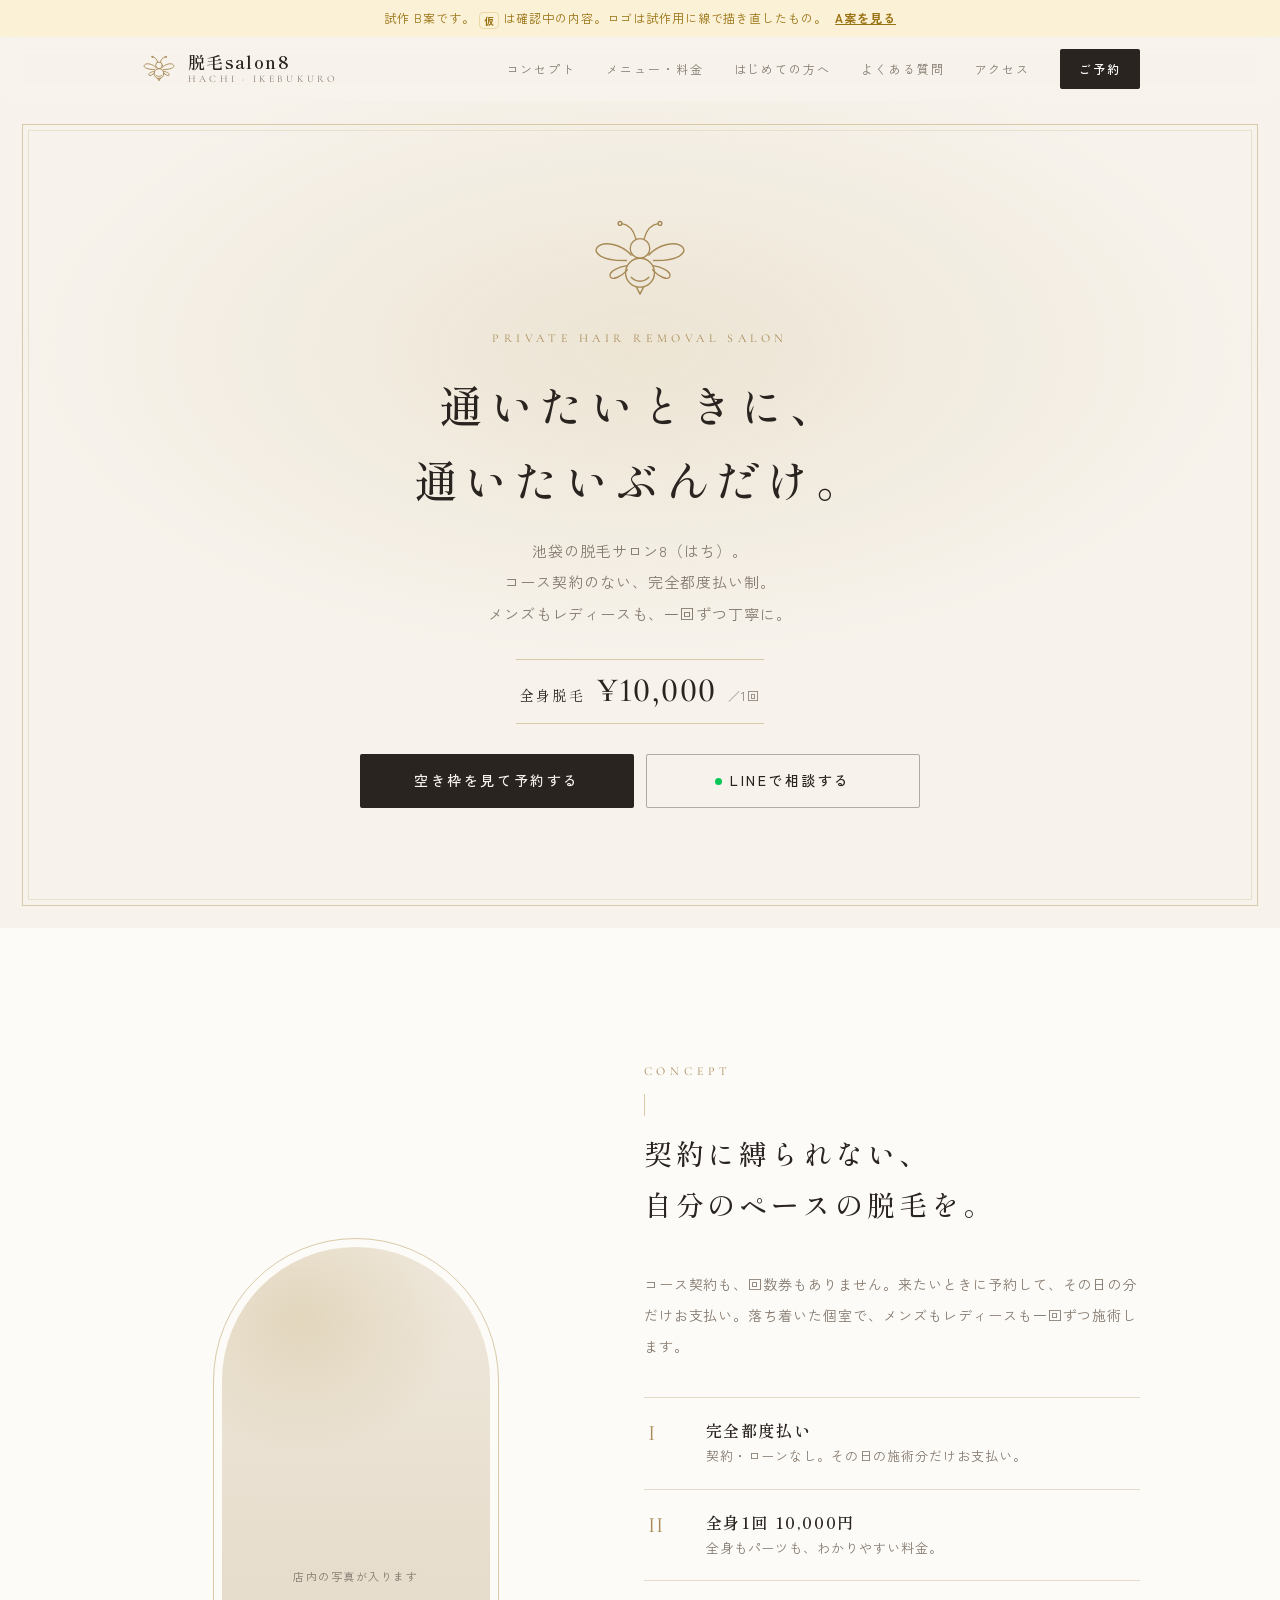
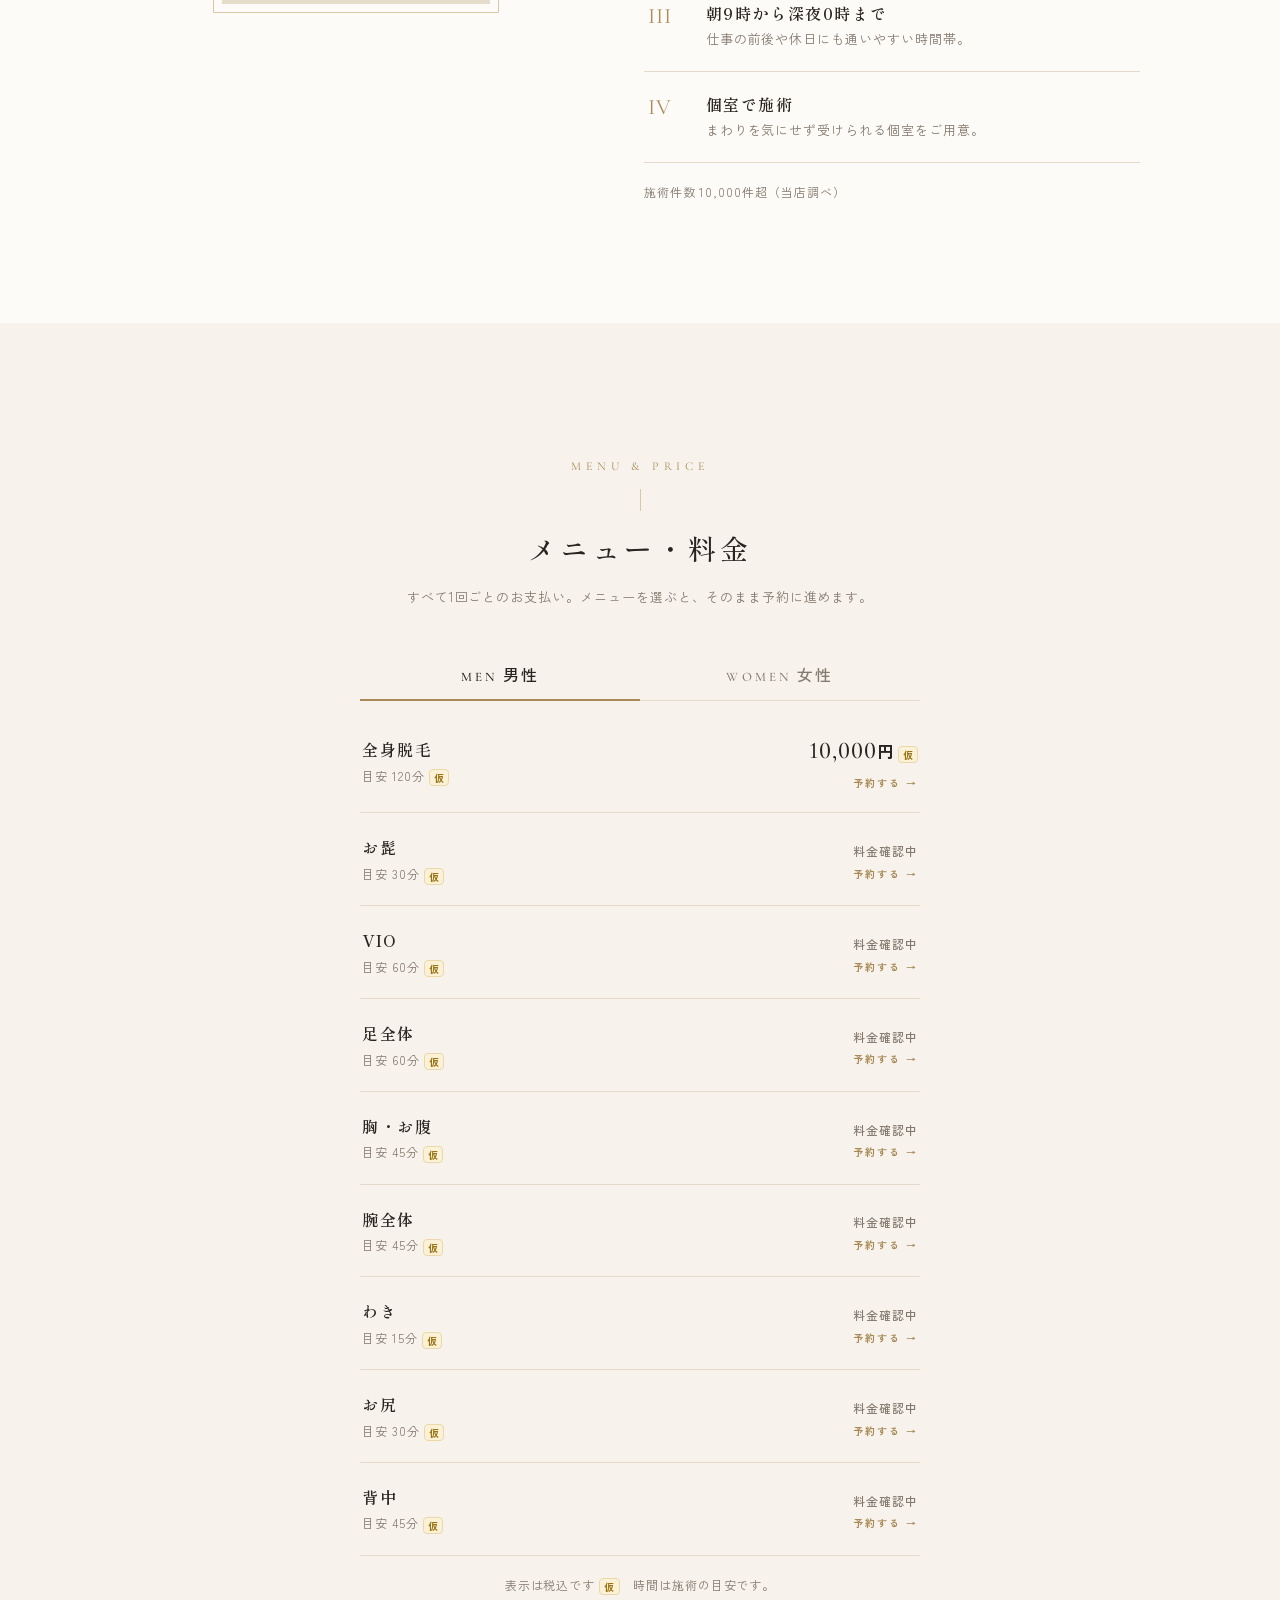
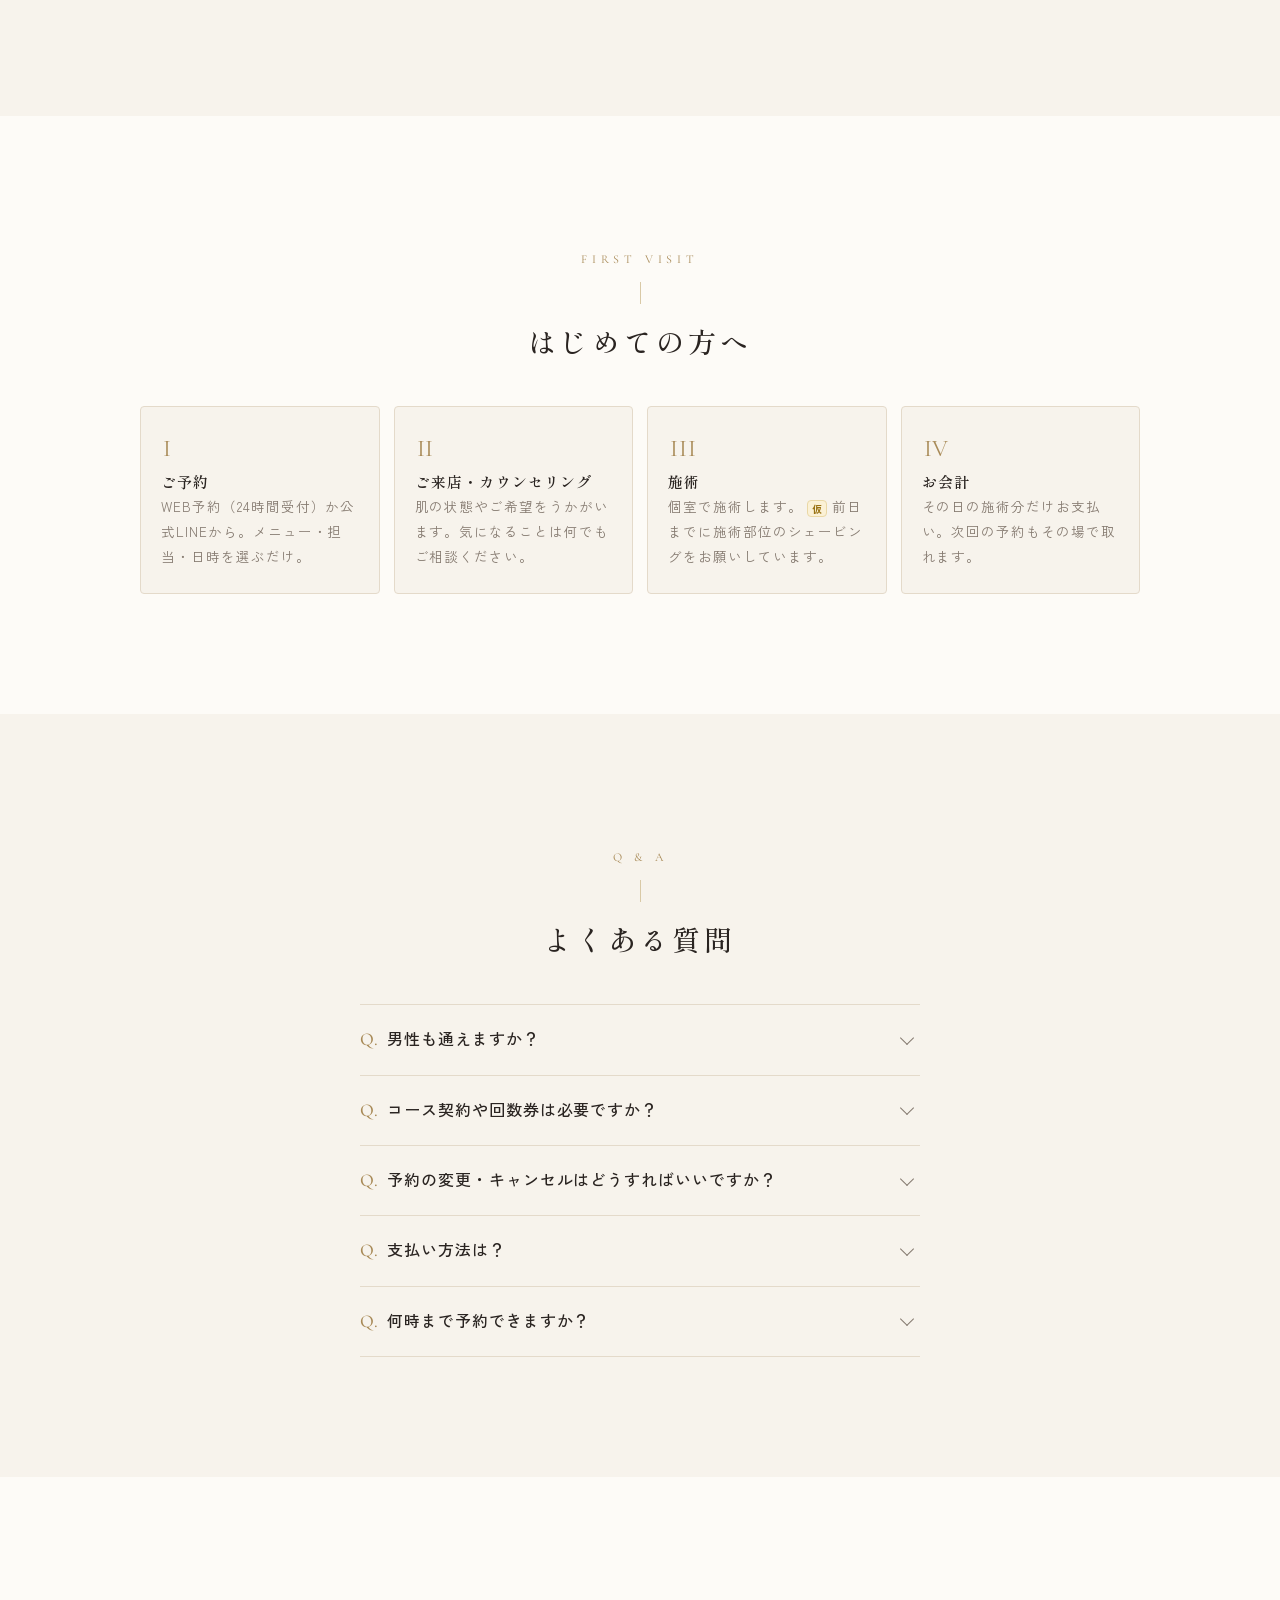
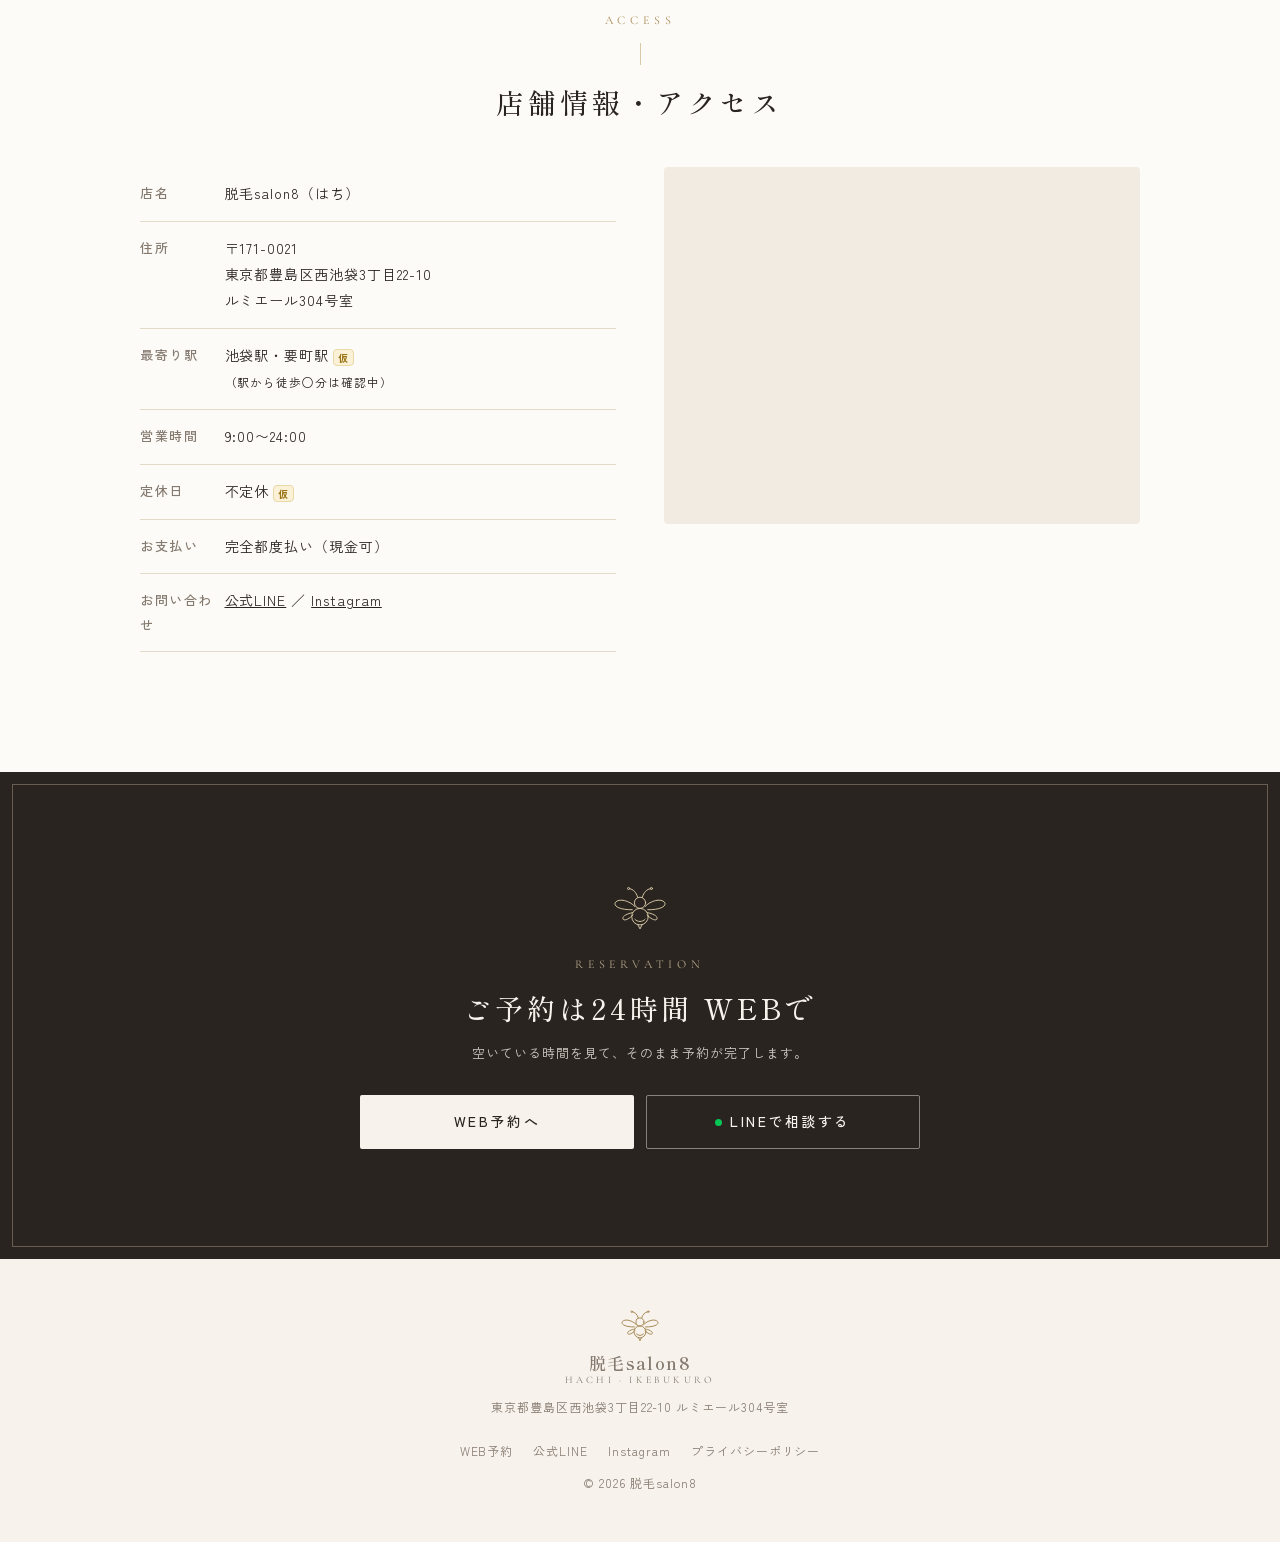
==== b/index.html @ e9bf55be "salon8 テスト用サイト（HP・WEB予約・マイページ／B案は b/） Co-Authored-By: Claude Opus 5.5 <noreply@anthropic.com>" ====
<!doctype html>
<html lang="ja">
<head>
<meta charset="utf-8">
<meta name="viewport" content="width=device-width, initial-scale=1, viewport-fit=cover">
<title>脱毛salon8（はち）｜池袋の完全都度払い脱毛サロン メンズ・レディース</title>
<meta name="description" content="池袋駅・要町駅の脱毛サロン8（はち）。コース契約なしの完全都度払い制で、全身脱毛は1回10,000円。メンズもレディースも、朝9時〜深夜0時。WEB予約は24時間受付。">
<!-- 試作中は検索に出さない。公開するときにこの1行を消す -->
<meta name="robots" content="noindex">
<meta name="theme-color" content="#F7F3EC">
<link rel="icon" href="favicon-b.svg" type="image/svg+xml">
<link rel="preconnect" href="https://fonts.googleapis.com">
<link rel="preconnect" href="https://fonts.gstatic.com" crossorigin>
<link href="https://fonts.googleapis.com/css2?family=Cormorant+Garamond:ital,wght@0,400;0,500;1,500&family=Shippori+Mincho:wght@500;600&family=Zen+Kaku+Gothic+New:wght@400;500;700&display=swap" rel="stylesheet">
<link rel="stylesheet" href="../css/style.css?v=4">
<link rel="stylesheet" href="../css/style-b.css?v=3">
</head>
<body class="theme-b has-bar">

<!-- ハチのロゴ（線画）。ここで1回描いて、各所で use する -->
<svg width="0" height="0" style="position:absolute" aria-hidden="true">
  <symbol id="bee" viewBox="0 0 120 100" fill="none" stroke="currentColor" stroke-linecap="round" stroke-linejoin="round">
    <path d="M55.5 28.5 C53 19 47 13.5 40.5 12.5"/><circle cx="38.6" cy="12.2" r="2"/>
    <path d="M64.5 28.5 C67 19 73 13.5 79.5 12.5"/><circle cx="81.4" cy="12.2" r="2"/>
    <circle cx="60" cy="39" r="10.5"/>
    <circle cx="60" cy="65" r="15.5"/>
    <path d="M50.5 70 C55.5 75.5 64.5 75.5 69.5 70"/>
    <path d="M56 80 L60 88 L64 80"/>
    <path d="M50.5 46 C40 34.5 21 30.5 14.5 37.5 C9 43.5 18.5 52.5 45.5 52"/>
    <path d="M46 57.5 C37 59 26.5 63.5 28 69 C29.5 74 40 69.5 46.5 62"/>
    <path d="M69.5 46 C80 34.5 99 30.5 105.5 37.5 C111 43.5 101.5 52.5 74.5 52"/>
    <path d="M74 57.5 C83 59 93.5 63.5 92 69 C90.5 74 80 69.5 73.5 62"/>
  </symbol>
</svg>

<div class="proto-bar">試作 B案です。<span class="tbd">仮</span> は確認中の内容。ロゴは試作用に線で描き直したもの。<a href="../index.html">A案を見る</a></div>

<header class="site-header" id="top">
  <div class="wrap">
    <a class="logo-b" href="#top" aria-label="脱毛salon8（はち） トップへ">
      <svg class="bee" viewBox="0 0 120 100" style="stroke-width:3"><use href="#bee"/></svg>
      <span class="logo-b-txt"><span class="ja">脱毛salon8</span><small>Hachi · Ikebukuro</small></span>
    </a>
    <nav class="gnav" aria-label="メインメニュー">
      <a href="#about">コンセプト</a>
      <a href="#menu">メニュー・料金</a>
      <a href="#flow">はじめての方へ</a>
      <a href="#faq">よくある質問</a>
      <a href="#access">アクセス</a>
      <a class="btn btn-primary btn-sm" href="reserve.html">ご予約</a>
    </nav>
    <a class="btn btn-primary btn-sm header-reserve-sp" href="reserve.html">ご予約</a>
  </div>
</header>

<main>
  <section class="hero-b">
    <div class="wrap">
      <svg class="bee bee-hero" viewBox="0 0 120 100" style="stroke-width:1.5" aria-hidden="true"><use href="#bee"/></svg>
      <p class="eyebrow-b">Private Hair Removal Salon</p>
      <h1 class="hero-b-title">通いたいときに、<br>通いたいぶんだけ。</h1>
      <p class="hero-b-lead">池袋の脱毛サロン8（はち）。<br>コース契約のない、完全都度払い制。<br>メンズもレディースも、一回ずつ丁寧に。</p>
      <div class="hero-b-price">
        <span class="label">全身脱毛</span>
        <span class="num">¥10,000</span>
        <span class="per">／1回</span>
      </div>
      <div class="hero-b-cta">
        <a class="btn btn-primary" href="reserve.html">空き枠を見て予約する</a>
        <a class="btn btn-line" href="https://lin.ee/BdPU7Iq" target="_blank" rel="noopener">LINEで相談する</a>
      </div>
    </div>
  </section>

  <section class="section section-alt" id="about">
    <div class="wrap concept-grid">
      <div class="arch">店内の写真が入ります</div>
      <div>
        <div class="sec-head-b">
          <p class="en">Concept</p>
          <h2>契約に縛られない、<br>自分のペースの脱毛を。</h2>
        </div>
        <p class="concept-body">コース契約も、回数券もありません。来たいときに予約して、その日の分だけお支払い。落ち着いた個室で、メンズもレディースも一回ずつ施術します。</p>
        <ul class="points-b">
          <li><span class="no">I</span><h3>完全都度払い</h3><p>契約・ローンなし。その日の施術分だけお支払い。</p></li>
          <li><span class="no">II</span><h3>全身1回 10,000円</h3><p>全身もパーツも、わかりやすい料金。</p></li>
          <li><span class="no">III</span><h3>朝9時から深夜0時まで</h3><p>仕事の前後や休日にも通いやすい時間帯。</p></li>
          <li><span class="no">IV</span><h3>個室で施術</h3><p>まわりを気にせず受けられる個室をご用意。</p></li>
        </ul>
        <p class="note-small">施術件数 10,000件超（当店調べ）</p>
      </div>
    </div>
  </section>

  <section class="section" id="menu">
    <div class="wrap menu-wrap">
      <div class="sec-head-b">
        <p class="en">Menu &amp; Price</p>
        <h2>メニュー・料金</h2>
        <p>すべて1回ごとのお支払い。メニューを選ぶと、そのまま予約に進めます。</p>
      </div>
      <div class="seg" role="tablist" aria-label="男性・女性の切り替え">
        <button type="button" role="tab" data-g="male" aria-selected="true"><span class="en">MEN</span>男性</button>
        <button type="button" role="tab" data-g="female" aria-selected="false"><span class="en">WOMEN</span>女性</button>
      </div>
      <div class="menu-list" id="menu-list" role="tabpanel"></div>
      <p class="note-small">表示は税込です<span class="tbd">仮</span>　時間は施術の目安です。</p>
    </div>
  </section>

  <section class="section section-alt" id="flow">
    <div class="wrap">
      <div class="sec-head-b">
        <p class="en">First Visit</p>
        <h2>はじめての方へ</h2>
      </div>
      <ol class="flow">
        <li>
          <h3>ご予約</h3>
          <p>WEB予約（24時間受付）か公式LINEから。メニュー・担当・日時を選ぶだけ。</p>
        </li>
        <li>
          <h3>ご来店・カウンセリング</h3>
          <p>肌の状態やご希望をうかがいます。気になることは何でもご相談ください。</p>
        </li>
        <li>
          <h3>施術</h3>
          <p>個室で施術します。<span class="tbd">仮</span> 前日までに施術部位のシェービングをお願いしています。</p>
        </li>
        <li>
          <h3>お会計</h3>
          <p>その日の施術分だけお支払い。次回の予約もその場で取れます。</p>
        </li>
      </ol>
    </div>
  </section>

  <section class="section" id="faq">
    <div class="wrap menu-wrap">
      <div class="sec-head-b">
        <p class="en">Q &amp; A</p>
        <h2>よくある質問</h2>
      </div>
      <div class="faq">
        <details>
          <summary>男性も通えますか？</summary>
          <p class="a">はい。お髭・VIO・全身など、メンズメニューをご用意しています。</p>
        </details>
        <details>
          <summary>コース契約や回数券は必要ですか？</summary>
          <p class="a">いりません。完全都度払い制なので、毎回その日の施術分だけお支払いいただきます。</p>
        </details>
        <details>
          <summary>予約の変更・キャンセルはどうすればいいですか？</summary>
          <p class="a">公式LINEからご連絡ください。<span class="tbd">仮</span> キャンセル料の有無はお店に確認中です。</p>
        </details>
        <details>
          <summary>支払い方法は？</summary>
          <p class="a">現金がご利用いただけます。<span class="tbd">仮</span> カード・電子マネーはお店に確認中です。</p>
        </details>
        <details>
          <summary>何時まで予約できますか？</summary>
          <p class="a">WEB予約では、空いている時間をカレンダーから選べます。当日のご予約は、開始時刻の3時間前まで受け付けています。<span class="tbd">仮</span></p>
        </details>
      </div>
    </div>
  </section>

  <section class="section section-alt" id="access">
    <div class="wrap">
      <div class="sec-head-b">
        <p class="en">Access</p>
        <h2>店舗情報・アクセス</h2>
      </div>
      <div class="access">
        <table class="info-table">
          <tr><th>店名</th><td>脱毛salon8（はち）</td></tr>
          <tr><th>住所</th><td>〒171-0021<br>東京都豊島区西池袋3丁目22-10<br>ルミエール304号室</td></tr>
          <tr><th>最寄り駅</th><td>池袋駅・要町駅<span class="tbd">仮</span><br><small>（駅から徒歩○分は確認中）</small></td></tr>
          <tr><th>営業時間</th><td>9:00〜24:00</td></tr>
          <tr><th>定休日</th><td>不定休<span class="tbd">仮</span></td></tr>
          <tr><th>お支払い</th><td>完全都度払い（現金可）</td></tr>
          <tr><th>お問い合わせ</th><td><a href="https://lin.ee/BdPU7Iq" target="_blank" rel="noopener">公式LINE</a> ／ <a href="https://www.instagram.com/datumou_hachi/" target="_blank" rel="noopener">Instagram</a></td></tr>
        </table>
        <iframe class="map" title="脱毛salon8の地図" loading="lazy" referrerpolicy="no-referrer-when-downgrade"
          src="https://www.google.com/maps?q=%E6%9D%B1%E4%BA%AC%E9%83%BD%E8%B1%8A%E5%B3%B6%E5%8C%BA%E8%A5%BF%E6%B1%A0%E8%A2%8B3-22-10&amp;output=embed"></iframe>
      </div>
    </div>
  </section>

  <section class="cta-b">
    <div class="wrap">
      <svg class="bee" viewBox="0 0 120 100" style="stroke-width:1.8" aria-hidden="true"><use href="#bee"/></svg>
      <p class="en">Reservation</p>
      <h2>ご予約は24時間 WEBで</h2>
      <p>空いている時間を見て、そのまま予約が完了します。</p>
      <div class="btns">
        <a class="btn btn-primary" href="reserve.html">WEB予約へ</a>
        <a class="btn btn-line" href="https://lin.ee/BdPU7Iq" target="_blank" rel="noopener">LINEで相談する</a>
      </div>
    </div>
  </section>
</main>

<footer class="footer-b">
  <div class="wrap">
    <a class="logo-b" href="#top">
      <svg class="bee" viewBox="0 0 120 100" style="stroke-width:2.6"><use href="#bee"/></svg>
      <span class="logo-b-txt"><span class="ja">脱毛salon8</span><small>Hachi · Ikebukuro</small></span>
    </a>
    <p>東京都豊島区西池袋3丁目22-10 ルミエール304号室</p>
    <ul class="foot-links">
      <li><a href="reserve.html">WEB予約</a></li>
      <li><a href="https://lin.ee/BdPU7Iq" target="_blank" rel="noopener">公式LINE</a></li>
      <li><a href="https://www.instagram.com/datumou_hachi/" target="_blank" rel="noopener">Instagram</a></li>
      <li><a href="../privacy.html">プライバシーポリシー</a></li>
    </ul>
    <p>© <span id="year">2026</span> 脱毛salon8</p>
  </div>
</footer>

<div class="bottom-bar" id="bottom-bar">
  <a class="btn btn-primary" href="reserve.html">WEB予約</a>
  <a class="btn btn-line" href="https://lin.ee/BdPU7Iq" target="_blank" rel="noopener">LINEで相談</a>
</div>

<script src="../js/config.js?v=4"></script>
<script src="../js/data.js?v=4"></script>
<script src="../js/api.js?v=4"></script>
<script src="../js/line.js?v=2"></script>
<script src="../js/home.js?v=2"></script>
</body>
</html>
---- css/style.css ----
/* 脱毛salon8（はち） HP・予約フォーム共通 */
:root {
  --bg: #F7F4EF;
  --surface: #FFFFFF;
  --surface-2: #F0EBE3;
  --ink: #23211E;
  --muted: #6E685F;
  --line: #E3DCD1;
  --accent: #4F7570;
  --accent-deep: #3B5B57;
  --accent-soft: #E2ECEA;
  --sand: #C8B497;
  --men: #3F5A6E;
  --men-soft: #E4EAF0;
  --women: #A8706B;
  --women-soft: #F4E7E4;
  --line-green: #06C755;
  --danger: #B4473F;
  --tbd: #9A7314;
  --tbd-soft: #FBF1D6;
  --radius: 18px;
  --radius-sm: 12px;
  --shadow: 0 8px 30px rgba(35, 33, 30, .07);
  --font-ja: "Zen Kaku Gothic New", "Hiragino Sans", "Hiragino Kaku Gothic ProN", "Yu Gothic", sans-serif;
  --font-en: "Cormorant Garamond", "Times New Roman", serif;
  --gutter: 20px;
  --bar-h: 0px;
}

*, *::before, *::after { box-sizing: border-box; }
html { -webkit-text-size-adjust: 100%; scroll-behavior: smooth; }
body {
  margin: 0;
  background: var(--bg);
  color: var(--ink);
  font-family: var(--font-ja);
  font-size: 15px;
  line-height: 1.85;
  letter-spacing: .04em;
  -webkit-font-smoothing: antialiased;
}
img, svg { display: block; max-width: 100%; }
a { color: inherit; }
button { font: inherit; color: inherit; letter-spacing: inherit; }
h1, h2, h3 { margin: 0; font-weight: 700; line-height: 1.5; }
p { margin: 0; }
ul, ol { margin: 0; padding: 0; list-style: none; }
/* 値段・時刻の数字は「1」「0」が I・O に見えないように揃い数字にする */
.num, .time-btn, .done-id { font-feature-settings: "lnum"; font-variant-numeric: lining-nums; }
.sr-only { position: absolute; width: 1px; height: 1px; overflow: hidden; clip: rect(0 0 0 0); white-space: nowrap; }

.wrap { width: 100%; max-width: 1080px; margin: 0 auto; padding: 0 var(--gutter); }

/* 試作の印 */
.proto-bar {
  background: var(--tbd-soft);
  color: var(--tbd);
  font-size: 12px;
  line-height: 1.6;
  text-align: center;
  padding: 8px var(--gutter);
}
.tbd {
  display: inline-block;
  vertical-align: middle;
  font-size: 10px;
  font-weight: 700;
  line-height: 1;
  letter-spacing: .05em;
  color: var(--tbd);
  background: var(--tbd-soft);
  border: 1px solid #EAD8A6;
  border-radius: 4px;
  padding: 3px 4px 2px;
  margin-left: 4px;
}

/* ロゴ */
.logo { display: inline-flex; align-items: center; gap: 10px; text-decoration: none; }
.logo-8 {
  font-family: var(--font-en);
  font-size: 40px;
  font-weight: 500;
  line-height: 1;
  color: var(--accent);
  margin-top: -4px;
}
.logo-txt { display: flex; flex-direction: column; line-height: 1.25; }
.logo-txt small { font-size: 10px; letter-spacing: .18em; color: var(--muted); }
.logo-txt span { font-size: 14px; font-weight: 700; letter-spacing: .1em; }

/* ボタン */
.btn {
  display: inline-flex;
  align-items: center;
  justify-content: center;
  gap: 8px;
  min-height: 52px;
  padding: 0 26px;
  border-radius: 999px;
  border: 1px solid transparent;
  font-weight: 700;
  font-size: 15px;
  text-decoration: none;
  cursor: pointer;
  transition: background .2s, transform .2s, box-shadow .2s;
  -webkit-tap-highlight-color: transparent;
}
.btn:active { transform: scale(.98); }
.btn-primary { background: var(--accent); color: #fff; box-shadow: 0 6px 18px rgba(79, 117, 112, .28); }
.btn-primary:hover { background: var(--accent-deep); }
.btn-line { background: var(--line-green); color: #fff; }
.btn-line:hover { background: #05B04B; }
.btn-ghost { background: transparent; border-color: var(--ink); color: var(--ink); }
.btn-ghost:hover { background: var(--ink); color: var(--bg); }
.btn[disabled] { opacity: .5; cursor: default; box-shadow: none; }
.btn-sm { min-height: 40px; padding: 0 18px; font-size: 13px; }
.btn .arrow { font-family: var(--font-en); font-size: 18px; line-height: 1; }

/* ヘッダー */
.site-header {
  position: sticky;
  top: 0;
  z-index: 30;
  background: rgba(247, 244, 239, .92);
  -webkit-backdrop-filter: blur(10px);
  backdrop-filter: blur(10px);
  border-bottom: 1px solid transparent;
  transition: border-color .2s;
}
.site-header.scrolled { border-bottom-color: var(--line); }
.site-header .wrap { display: flex; align-items: center; justify-content: space-between; height: 64px; }
.gnav { display: none; }
.gnav a { text-decoration: none; font-size: 13px; letter-spacing: .1em; color: var(--muted); }
.gnav a:hover { color: var(--ink); }
.gnav a.btn, .gnav a.btn:hover { color: #fff; }

/* ヒーロー */
.hero { position: relative; overflow: hidden; padding: 40px 0 56px; }
.hero-deco {
  position: absolute;
  right: -90px;
  top: 10px;
  width: 300px;
  opacity: .9;
  pointer-events: none;
}
.hero-inner { position: relative; }
.eyebrow {
  font-family: var(--font-en);
  font-size: 13px;
  letter-spacing: .28em;
  color: var(--accent);
  text-transform: uppercase;
}
.hero h1 {
  margin-top: 18px;
  font-size: 32px;
  line-height: 1.55;
  letter-spacing: .08em;
  font-weight: 500;
}
.hero-lead { margin-top: 18px; color: var(--muted); font-size: 14px; max-width: 30em; }
.hero-price {
  display: inline-flex;
  align-items: baseline;
  gap: 10px;
  margin-top: 26px;
  padding: 14px 20px;
  background: var(--surface);
  border-radius: var(--radius-sm);
  box-shadow: var(--shadow);
}
.hero-price .label { font-size: 13px; font-weight: 700; }
.hero-price .num { font-family: var(--font-en); font-size: 38px; font-weight: 600; line-height: 1; color: var(--accent-deep); }
.hero-price .yen { font-size: 14px; font-weight: 700; }
.hero-cta { display: flex; flex-direction: column; gap: 12px; margin-top: 28px; }
.hero-chips { display: flex; flex-wrap: wrap; gap: 8px; margin-top: 24px; }
.chip {
  font-size: 12px;
  padding: 5px 12px;
  border: 1px solid var(--line);
  border-radius: 999px;
  background: rgba(255, 255, 255, .6);
}

/* セクション共通 */
.section { padding: 72px 0; }
.section-alt { background: var(--surface); }
.sec-head { margin-bottom: 32px; }
.sec-head .en {
  font-family: var(--font-en);
  font-style: italic;
  font-size: 15px;
  letter-spacing: .14em;
  color: var(--accent);
}
.sec-head h2 { margin-top: 6px; font-size: 22px; letter-spacing: .1em; }
.sec-head p { margin-top: 10px; color: var(--muted); font-size: 14px; }

/* 特徴 */
.features { display: grid; gap: 14px; }
.feature {
  display: grid;
  grid-template-columns: 48px 1fr;
  gap: 4px 16px;
  padding: 22px;
  background: var(--bg);
  border-radius: var(--radius);
}
.feature .no { grid-row: span 2; font-family: var(--font-en); font-size: 34px; line-height: 1; color: var(--sand); }
.feature h3 { font-size: 16px; }
.feature p { font-size: 13.5px; color: var(--muted); }
.note-small { margin-top: 18px; font-size: 12px; color: var(--muted); }

/* 写真の入る場所（試作） */
.photo-slot {
  aspect-ratio: 4 / 3;
  border-radius: var(--radius);
  background:
    radial-gradient(120% 90% at 20% 10%, rgba(200, 180, 151, .45), transparent 60%),
    radial-gradient(100% 80% at 90% 90%, rgba(79, 117, 112, .25), transparent 60%),
    var(--surface-2);
  display: flex;
  align-items: flex-end;
  padding: 14px 16px;
  font-size: 12px;
  color: var(--muted);
}

/* 男女タブ */
.seg {
  display: grid;
  grid-template-columns: 1fr 1fr;
  gap: 6px;
  padding: 6px;
  background: var(--surface-2);
  border-radius: 999px;
}
.seg button {
  border: 0;
  border-radius: 999px;
  min-height: 46px;
  background: transparent;
  font-weight: 700;
  cursor: pointer;
  color: var(--muted);
  transition: background .2s, color .2s;
}
.seg button .en { font-family: var(--font-en); font-size: 13px; letter-spacing: .12em; margin-right: 6px; font-weight: 600; }
.seg button[aria-selected="true"][data-g="male"] { background: var(--men); color: #fff; }
.seg button[aria-selected="true"][data-g="female"] { background: var(--women); color: #fff; }

/* メニュー表（HP） */
.menu-list { margin-top: 20px; border-top: 1px solid var(--line); }
.menu-row {
  display: grid;
  grid-template-columns: 1fr auto;
  align-items: center;
  gap: 4px 12px;
  padding: 16px 4px;
  border-bottom: 1px solid var(--line);
  text-decoration: none;
}
.menu-row:hover .menu-name { color: var(--accent-deep); }
.menu-name { font-weight: 700; font-size: 15px; }
.menu-time { font-size: 12px; color: var(--muted); }
.menu-price { text-align: right; font-weight: 700; white-space: nowrap; }
.menu-price .num { font-family: var(--font-en); font-size: 22px; font-weight: 600; }
.menu-price .pending { font-size: 12px; font-weight: 500; color: var(--muted); }
.menu-go { grid-column: 2; text-align: right; font-size: 11px; color: var(--accent); letter-spacing: .08em; }

/* 流れ */
.flow { display: grid; gap: 14px; counter-reset: flow; }
.flow li {
  position: relative;
  padding: 20px 20px 20px 72px;
  background: var(--surface);
  border-radius: var(--radius);
}
.section-alt .flow li { background: var(--bg); }
.flow li::before {
  counter-increment: flow;
  content: "0" counter(flow);
  position: absolute;
  left: 22px;
  top: 16px;
  font-family: var(--font-en);
  font-size: 30px;
  color: var(--accent);
}
.flow h3 { font-size: 15px; }
.flow p { font-size: 13.5px; color: var(--muted); }

/* FAQ */
.faq { border-top: 1px solid var(--line); }
.faq details { border-bottom: 1px solid var(--line); }
.faq summary {
  list-style: none;
  cursor: pointer;
  padding: 18px 36px 18px 0;
  position: relative;
  font-weight: 700;
}
.faq summary::-webkit-details-marker { display: none; }
.faq summary::before { content: "Q."; font-family: var(--font-en); font-size: 18px; color: var(--accent); margin-right: 8px; }
.faq summary::after {
  content: "";
  position: absolute;
  right: 8px;
  top: 50%;
  width: 10px;
  height: 10px;
  border-right: 1.5px solid var(--muted);
  border-bottom: 1.5px solid var(--muted);
  transform: translateY(-70%) rotate(45deg);
  transition: transform .2s;
}
.faq details[open] summary::after { transform: translateY(-30%) rotate(-135deg); }
.faq .a { padding: 0 0 20px 28px; color: var(--muted); font-size: 14px; }

/* アクセス */
.access { display: grid; gap: 24px; }
.info-table { width: 100%; border-collapse: collapse; font-size: 14px; }
.info-table th, .info-table td { text-align: left; vertical-align: top; padding: 14px 0; border-bottom: 1px solid var(--line); }
.info-table th { width: 6.5em; font-weight: 700; color: var(--muted); font-size: 13px; }
.map {
  width: 100%;
  aspect-ratio: 4 / 3;
  border: 0;
  border-radius: var(--radius);
  background: var(--surface-2);
}

/* 最後の予約誘導 */
.cta-band { padding: 64px 0; background: var(--accent-deep); color: #fff; text-align: center; }
.cta-band .en { font-family: var(--font-en); font-style: italic; letter-spacing: .14em; opacity: .8; }
.cta-band h2 { margin-top: 8px; font-size: 22px; letter-spacing: .1em; }
.cta-band p { margin-top: 10px; font-size: 14px; opacity: .85; }
.cta-band .btns { display: flex; flex-direction: column; gap: 12px; margin: 28px auto 0; max-width: 360px; }
.cta-band .btn-primary { background: #fff; color: var(--accent-deep); box-shadow: none; }
.cta-band .btn-primary:hover { background: var(--bg); }

/* フッター */
.site-footer { padding: 40px 0 calc(40px + var(--bar-h)); font-size: 12px; color: var(--muted); }
.site-footer .wrap { display: grid; gap: 16px; }
.foot-links { display: flex; flex-wrap: wrap; gap: 8px 20px; }
.foot-links a { text-decoration: none; }
.foot-links a:hover { text-decoration: underline; }

/* スマホ下の固定ボタン */
.bottom-bar {
  position: fixed;
  left: 0;
  right: 0;
  bottom: 0;
  z-index: 40;
  display: grid;
  grid-template-columns: 1fr 1fr;
  gap: 8px;
  padding: 10px 12px calc(10px + env(safe-area-inset-bottom));
  background: rgba(247, 244, 239, .95);
  -webkit-backdrop-filter: blur(10px);
  backdrop-filter: blur(10px);
  border-top: 1px solid var(--line);
  transform: translateY(110%);
  transition: transform .3s;
}
.bottom-bar.show { transform: none; }
.bottom-bar .btn { min-height: 48px; padding: 0 10px; font-size: 14px; }
body.has-bar { --bar-h: 72px; }

/* 文章ページ（プライバシーポリシー） */
.doc { padding: 48px 0 80px; }
.doc h1 { font-size: 22px; letter-spacing: .08em; }
.doc h2 { font-size: 16px; margin-top: 32px; }
.doc p, .doc li { font-size: 14px; color: var(--muted); margin-top: 10px; }
.doc ul { padding-left: 1.2em; list-style: disc; }

@media (min-width: 768px) {
  :root { --gutter: 40px; }
  body { font-size: 16px; }
  .gnav { display: flex; align-items: center; gap: 28px; }
  .header-reserve-sp { display: none; }
  .hero { padding: 90px 0 110px; }
  .hero-deco { right: 0; top: 30px; width: 420px; }
  .hero h1 { font-size: 46px; }
  .hero-lead { font-size: 15px; }
  .hero-cta { flex-direction: row; }
  .section { padding: 110px 0; }
  .sec-head h2 { font-size: 28px; }
  .features { grid-template-columns: 1fr 1fr; gap: 18px; }
  .about-grid { display: grid; grid-template-columns: 1.1fr 1fr; gap: 48px; align-items: center; }
  .menu-wrap { max-width: 720px; }
  .flow { grid-template-columns: repeat(4, 1fr); }
  .flow li { padding: 64px 20px 24px; }
  .flow li::before { top: 18px; }
  .access { grid-template-columns: 1fr 1fr; gap: 48px; }
  .cta-band .btns { flex-direction: row; max-width: 560px; justify-content: center; }
  .bottom-bar { display: none; }
  body.has-bar { --bar-h: 0px; }
  .site-footer .wrap { grid-template-columns: 1fr auto; align-items: center; }
}

/* =========================================================
   予約フォーム
   ========================================================= */
.r-body { min-height: 100vh; min-height: 100dvh; }
.r-header .wrap { height: 56px; }
.r-header .logo-8 { font-size: 32px; }
.r-header .logo-txt span { font-size: 13px; }
.r-home { font-size: 12px; color: var(--muted); text-decoration: none; }
.r-main { max-width: 560px; margin: 0 auto; padding: 8px var(--gutter) 64px; }

.r-progress[hidden] { display: none; }
.r-progress { display: grid; grid-template-columns: repeat(5, 1fr); gap: 4px; margin: 12px 0 26px; }
.r-progress li { text-align: center; font-size: 10px; color: var(--muted); letter-spacing: .02em; }
.r-progress li::before {
  content: "";
  display: block;
  height: 4px;
  margin-bottom: 6px;
  border-radius: 4px;
  background: var(--line);
}
.r-progress li.done::before, .r-progress li.now::before { background: var(--accent); }
.r-progress li.now { color: var(--ink); font-weight: 700; }

.r-step[hidden] { display: none; }
.r-title { font-size: 20px; letter-spacing: .08em; }
.r-sub { margin-top: 6px; font-size: 13px; color: var(--muted); }
.r-back {
  display: inline-flex;
  align-items: center;
  gap: 4px;
  margin-bottom: 12px;
  padding: 6px 0;
  border: 0;
  background: none;
  font-size: 13px;
  color: var(--muted);
  cursor: pointer;
}
.r-back::before { content: "‹"; font-size: 20px; line-height: 1; margin-top: -2px; }

/* これまでに選んだもの */
.picked {
  margin: 16px 0 22px;
  padding: 4px 16px;
  background: var(--surface);
  border-radius: var(--radius-sm);
  font-size: 13px;
}
.picked div { display: flex; justify-content: space-between; align-items: center; gap: 12px; padding: 10px 0; }
.picked div + div { border-top: 1px solid var(--line); }
.picked dt { color: var(--muted); font-size: 12px; white-space: nowrap; }
.picked dd { margin: 0; font-weight: 700; text-align: right; }

.r-seg { margin-top: 20px; }

/* 選択カード */
.pick-list { display: grid; gap: 10px; margin-top: 18px; }
.pick {
  display: grid;
  grid-template-columns: 1fr auto;
  align-items: center;
  gap: 2px 12px;
  width: 100%;
  padding: 16px 18px;
  text-align: left;
  background: var(--surface);
  border: 1.5px solid transparent;
  border-radius: var(--radius-sm);
  cursor: pointer;
  transition: border-color .15s, transform .15s;
  -webkit-tap-highlight-color: transparent;
}
.pick:hover { border-color: var(--sand); }
.pick:active { transform: scale(.99); }
.pick.selected { border-color: var(--accent); background: var(--accent-soft); }
.pick-name { font-weight: 700; font-size: 16px; }
.pick-meta { font-size: 12px; color: var(--muted); }
.pick-price { grid-row: span 2; text-align: right; font-weight: 700; }
.pick-price .num { font-family: var(--font-en); font-size: 22px; font-weight: 600; }
.pick-price .pending { font-size: 11px; font-weight: 500; color: var(--muted); }

.staff-pick { grid-template-columns: 56px 1fr auto; gap: 2px 14px; }
.avatar {
  grid-row: span 2;
  width: 56px;
  height: 56px;
  border-radius: 50%;
  display: grid;
  place-items: center;
  background: var(--surface-2);
  font-family: var(--font-en);
  font-size: 22px;
  color: var(--accent-deep);
  overflow: hidden;
}
.avatar img { width: 100%; height: 100%; object-fit: cover; }
.staff-pick .chev { grid-row: span 2; color: var(--muted); font-size: 22px; }

/* カレンダー */
.cal { margin-top: 18px; background: var(--surface); border-radius: var(--radius); padding: 16px 12px 12px; }
.cal-head { display: flex; align-items: center; justify-content: space-between; padding: 0 4px 12px; }
.cal-head strong { font-size: 17px; letter-spacing: .08em; }
.cal-nav {
  width: 40px;
  height: 40px;
  border-radius: 50%;
  border: 1px solid var(--line);
  background: var(--surface);
  cursor: pointer;
  font-size: 18px;
  line-height: 1;
}
.cal-nav[disabled] { opacity: .3; cursor: default; }
.cal-grid { display: grid; grid-template-columns: repeat(7, 1fr); gap: 4px; }
.cal-dow { text-align: center; font-size: 11px; color: var(--muted); padding: 4px 0; }
.cal-dow.sun { color: #B4473F; }
.cal-dow.sat { color: #3F5A6E; }
.cal-day {
  display: flex;
  flex-direction: column;
  align-items: center;
  justify-content: center;
  gap: 0;
  min-height: 52px;
  padding: 4px 0;
  border: 1.5px solid transparent;
  border-radius: 10px;
  background: none;
  cursor: pointer;
  -webkit-tap-highlight-color: transparent;
}
.cal-day .d { font-size: 14px; font-weight: 700; line-height: 1.3; }
.cal-day .m { font-size: 12px; line-height: 1.2; color: var(--accent); font-weight: 700; }
.cal-day.few .m { color: var(--tbd); }
.cal-day.full .m, .cal-day.off .m { color: var(--muted); font-weight: 400; }
.cal-day.full, .cal-day.off, .cal-day.out { cursor: default; }
.cal-day.full .d, .cal-day.off .d { color: var(--muted); }
.cal-day.out .d { color: #C9C2B7; font-weight: 400; }
.cal-day.ok:hover { background: var(--accent-soft); }
.cal-day.selected { background: var(--accent); border-color: var(--accent); }
.cal-day.selected .d, .cal-day.selected .m { color: #fff; }
.cal-day.today .d { text-decoration: underline; text-underline-offset: 3px; }
.cal-legend { display: flex; flex-wrap: wrap; justify-content: center; gap: 4px 14px; margin-top: 10px; font-size: 11px; color: var(--muted); }
.cal-legend b { color: var(--accent); }
.cal-loading { position: relative; }
.cal-loading .cal-grid { opacity: .35; pointer-events: none; }
.cal-msg { margin-top: 12px; text-align: center; font-size: 13px; color: var(--muted); }

.times { margin-top: 22px; }
.times h2 { font-size: 15px; }
.times-grid { display: grid; grid-template-columns: repeat(3, 1fr); gap: 8px; margin-top: 12px; }
.time-btn {
  min-height: 48px;
  border-radius: 10px;
  border: 1.5px solid var(--line);
  background: var(--surface);
  font-family: var(--font-en);
  font-size: 19px;
  font-weight: 600;
  cursor: pointer;
  -webkit-tap-highlight-color: transparent;
}
.time-btn:hover { border-color: var(--accent); }
.time-btn.selected { background: var(--accent); border-color: var(--accent); color: #fff; }

/* お知らせ */
.alert {
  margin-top: 16px;
  padding: 14px 16px;
  border-radius: var(--radius-sm);
  font-size: 13px;
  background: #F8E6E3;
  color: var(--danger);
}
.alert[hidden] { display: none; }

/* 入力フォーム */
.form { display: grid; gap: 20px; margin-top: 22px; }
.field label, .field .label { display: block; font-size: 13px; font-weight: 700; margin-bottom: 6px; }
.req, .opt {
  display: inline-block;
  font-size: 10px;
  line-height: 1;
  padding: 3px 5px 2px;
  border-radius: 4px;
  margin-left: 6px;
  vertical-align: 1px;
}
.req { background: var(--accent); color: #fff; }
.opt { background: var(--surface-2); color: var(--muted); }
.input, .textarea {
  width: 100%;
  min-height: 52px;
  padding: 12px 14px;
  border: 1.5px solid var(--line);
  border-radius: 10px;
  background: var(--surface);
  font: inherit;
  font-size: 16px; /* iPhoneで勝手に拡大されないように */
  letter-spacing: .02em;
  color: var(--ink);
  -webkit-appearance: none;
  appearance: none;
}
.textarea { min-height: 110px; resize: vertical; }
.input:focus, .textarea:focus { outline: none; border-color: var(--accent); box-shadow: 0 0 0 3px var(--accent-soft); }
.field.invalid .input, .field.invalid .textarea { border-color: var(--danger); }
.err { display: none; margin-top: 6px; font-size: 12px; color: var(--danger); }
.field.invalid .err { display: block; }
.hint { margin-top: 6px; font-size: 12px; color: var(--muted); }
.radios { display: grid; grid-template-columns: 1fr 1fr; gap: 8px; }
.radios-3 { grid-template-columns: repeat(3, 1fr); }
.select {
  padding-right: 34px;
  background-image: url("data:image/svg+xml,%3Csvg xmlns='http://www.w3.org/2000/svg' width='12' height='8' viewBox='0 0 12 8'%3E%3Cpath d='M1 1.5l5 5 5-5' fill='none' stroke='%236E685F' stroke-width='1.6' stroke-linecap='round' stroke-linejoin='round'/%3E%3C/svg%3E");
  background-repeat: no-repeat;
  background-position: right 12px center;
  cursor: pointer;
}
.birth { display: grid; grid-template-columns: 1.35fr 1fr 1fr; gap: 8px; }
.radio { position: relative; }
.radio input { position: absolute; opacity: 0; }
.radio span {
  display: flex;
  align-items: center;
  justify-content: center;
  text-align: center;
  min-height: 50px;
  padding: 0 4px;
  border: 1.5px solid var(--line);
  border-radius: 10px;
  background: var(--surface);
  font-size: 14px;
  font-weight: 700;
  cursor: pointer;
}
.radio input:checked + span { border-color: var(--accent); background: var(--accent-soft); color: var(--accent-deep); }
.radio input:focus-visible + span { box-shadow: 0 0 0 3px var(--accent-soft); }
.check, .field label.check { display: flex; gap: 10px; align-items: flex-start; margin: 0; font-size: 13px; font-weight: 500; cursor: pointer; }
.check input { width: 22px; height: 22px; margin: 1px 0 0; accent-color: var(--accent); flex: none; }
.link-btn {
  margin: 8px 0 0 32px;
  padding: 0;
  border: 0;
  background: none;
  font-size: 13px;
  color: var(--accent-deep);
  text-decoration: underline;
  text-underline-offset: 3px;
  cursor: pointer;
}

/* 下から出るシート（プライバシーポリシー） */
.sheet {
  width: 100%;
  max-width: 640px;
  max-height: 86vh;
  max-height: 86dvh;
  margin: auto auto 0;
  padding: 0;
  border: 0;
  border-radius: 20px 20px 0 0;
  background: var(--bg);
  color: var(--ink);
  display: none;
  flex-direction: column;
}
.sheet[open] { display: flex; }
.sheet::backdrop { background: rgba(35, 33, 30, .45); }
.sheet-head { display: flex; align-items: center; justify-content: space-between; padding: 14px 20px; border-bottom: 1px solid var(--line); }
.sheet-close { width: 40px; height: 40px; border: 0; background: none; font-size: 22px; cursor: pointer; color: var(--muted); }
.sheet-body { flex: 1; overflow-y: auto; padding: 4px 20px 20px; }
.sheet-body h1 { display: none; }
.sheet-foot { padding: 12px 20px calc(12px + env(safe-area-inset-bottom)); border-top: 1px solid var(--line); }
.sheet-foot .btn { width: 100%; }
@media (min-width: 768px) {
  .sheet { margin: auto; border-radius: 20px; }
}

.hp-field { position: absolute; left: -9999px; width: 1px; height: 1px; overflow: hidden; }

.r-actions { display: grid; gap: 10px; margin-top: 28px; }
.r-actions .btn { width: 100%; }

/* 確認 */
.confirm { margin-top: 20px; background: var(--surface); border-radius: var(--radius); padding: 6px 18px; }
.confirm div { display: grid; grid-template-columns: 6.5em 1fr; gap: 12px; padding: 14px 0; font-size: 14px; }
.confirm div + div { border-top: 1px solid var(--line); }
.confirm dt { color: var(--muted); font-size: 12px; padding-top: 2px; }
.confirm dd { margin: 0; font-weight: 700; word-break: break-all; }
.confirm dd small { display: block; font-weight: 400; color: var(--muted); }
.r-note { margin-top: 16px; font-size: 12px; color: var(--muted); }

/* 完了 */
.done-mark {
  width: 72px;
  height: 72px;
  margin: 16px auto 18px;
  border-radius: 50%;
  display: grid;
  place-items: center;
  background: var(--accent-soft);
  color: var(--accent);
}
.done-head { text-align: center; }
.done-head .r-sub { margin-top: 8px; }
.done-id { margin-top: 14px; font-family: var(--font-en); font-size: 24px; font-weight: 600; letter-spacing: .08em; }
.done-id small { display: block; font-family: var(--font-ja); font-size: 11px; font-weight: 500; color: var(--muted); letter-spacing: .1em; }
.demo-note { margin-top: 14px; padding: 10px 14px; border-radius: 10px; background: var(--tbd-soft); color: var(--tbd); font-size: 12px; text-align: center; }

/* LINE でログイン中 */
.line-chip {
  display: flex;
  align-items: center;
  gap: 8px;
  margin: -8px 0 18px;
  padding: 8px 12px;
  border-radius: 999px;
  background: #E8F7EE;
  color: #0B7A3B;
  font-size: 12px;
  line-height: 1.5;
}
.line-chip::before { content: ""; flex: none; width: 8px; height: 8px; border-radius: 50%; background: var(--line-green); }
.line-chip[hidden] { display: none; }
.prefill-note { margin: -8px 0 4px; padding: 10px 14px; border-radius: var(--radius-sm); background: var(--accent-soft); font-size: 12px; color: var(--accent-deep); }
.prefill-note[hidden] { display: none; }
.staff-price { grid-column: 2 / 4; color: var(--accent-deep); font-weight: 700; }

/* マイページ（予約の確認・変更・キャンセル） */
.bk-list { display: grid; gap: 14px; margin-top: 20px; }
.bk-card { background: var(--surface); border-radius: var(--radius); padding: 18px; }
.bk-date { font-size: 17px; font-weight: 700; letter-spacing: .04em; }
.bk-time { font-feature-settings: "lnum"; }
.bk-meta { margin-top: 6px; font-size: 13px; color: var(--muted); }
.bk-meta b { color: var(--ink); font-weight: 700; }
.bk-id { margin-top: 4px; font-size: 11px; color: var(--muted); }
.bk-actions { display: grid; grid-template-columns: 1fr 1fr; gap: 8px; margin-top: 14px; }
.bk-actions .btn { min-height: 44px; font-size: 13px; padding: 0 10px; }
.btn-danger { background: transparent; border-color: #E0B7B2; color: var(--danger); }
.btn-danger:hover { background: #F8E6E3; }
.bk-note { margin-top: 12px; padding: 10px 12px; border-radius: 10px; background: var(--surface-2); font-size: 12px; color: var(--muted); }
.empty { margin-top: 24px; padding: 28px 18px; text-align: center; background: var(--surface); border-radius: var(--radius); color: var(--muted); font-size: 14px; }
.notice { margin-top: 16px; padding: 12px 14px; border-radius: var(--radius-sm); background: #E8F7EE; color: #0B7A3B; font-size: 13px; }
.notice[hidden] { display: none; }
.sheet-body p { margin-top: 10px; }

/* 読み込み中 */
.spinner {
  width: 18px;
  height: 18px;
  border: 2px solid rgba(255, 255, 255, .5);
  border-top-color: #fff;
  border-radius: 50%;
  animation: spin .8s linear infinite;
}
.loading-line { margin-top: 30px; text-align: center; color: var(--muted); font-size: 13px; }
@keyframes spin { to { transform: rotate(360deg); } }

@media (prefers-reduced-motion: reduce) {
  html { scroll-behavior: auto; }
  *, *::before, *::after { transition: none !important; animation-duration: .01ms !important; }
}
---- css/style-b.css ----
/* B案（高級感のある美容サロン）
   style.css の上に重ねて読む。色・文字・角の丸さを入れ替え、B案だけの部品を足す */
.theme-b {
  --bg: #F7F3EC;
  --surface: #FDFBF7;
  --surface-2: #EFE8DC;
  --ink: #2A2421;
  --muted: #857A70;
  --line: #E4DACA;
  --accent: #2A2421;
  --accent-deep: #1C1715;
  --accent-soft: #F1EADF;
  --sand: #B59A6A;
  --gold: #A88A57;
  --gold-light: #D9C9A6;
  --men: #2A2421;
  --women: #2A2421;
  --radius: 4px;
  --radius-sm: 3px;
  --shadow: 0 12px 40px rgba(42, 36, 33, .06);
  --font-mincho: "Shippori Mincho", "Hiragino Mincho ProN", "Yu Mincho", serif;
  letter-spacing: .06em;
}
.theme-b ::selection { background: var(--gold-light); }

/* ロゴ（線画のハチ＋明朝の店名） */
.bee { display: block; color: var(--gold); }
.logo-b { display: inline-flex; align-items: center; gap: 10px; text-decoration: none; }
.logo-b .bee { width: 38px; }
.logo-b-txt { display: flex; flex-direction: column; line-height: 1.2; }
.logo-b-txt .ja { font-family: var(--font-mincho); font-size: 17px; font-weight: 600; letter-spacing: .08em; }
.logo-b-txt small { font-family: var(--font-en); font-size: 10px; letter-spacing: .32em; color: var(--muted); text-transform: uppercase; }

/* ボタン */
.theme-b .btn { border-radius: 2px; letter-spacing: .18em; font-weight: 500; font-size: 14px; min-height: 54px; }
.theme-b .btn-primary { background: var(--ink); color: #F7F3EC; box-shadow: none; }
.theme-b .btn-primary:hover { background: var(--gold); }
.theme-b .btn-line,
.theme-b .btn-outline { background: transparent; color: var(--ink); border-color: rgba(42, 36, 33, .35); }
.theme-b .btn-line::before {
  content: "";
  width: 7px;
  height: 7px;
  border-radius: 50%;
  background: #06C755;
}
.theme-b .btn-line:hover,
.theme-b .btn-outline:hover { background: var(--ink); color: #F7F3EC; border-color: var(--ink); }
.theme-b .btn-ghost { border-color: rgba(42, 36, 33, .35); }
.theme-b .btn-sm { min-height: 40px; font-size: 12px; padding: 0 18px; }

/* ヘッダー */
.theme-b .site-header { background: rgba(247, 243, 236, .92); }
.theme-b .gnav { gap: 30px; }
.theme-b .gnav a { font-size: 12px; letter-spacing: .16em; }

.theme-b .proto-bar a { color: inherit; font-weight: 700; margin-left: 8px; }

/* ヒーロー */
.hero-b {
  position: relative;
  padding: 64px 0 72px;
  text-align: center;
  background:
    radial-gradient(70% 55% at 50% 30%, rgba(217, 201, 166, .35), transparent 70%),
    var(--bg);
}
.hero-b::before {
  content: "";
  position: absolute;
  inset: 12px;
  border: 1px solid var(--gold-light);
  pointer-events: none;
}
.hero-b::after {
  content: "";
  position: absolute;
  inset: 17px;
  border: 1px solid rgba(217, 201, 166, .45);
  pointer-events: none;
}
.hero-b .bee-hero { width: 88px; margin: 0 auto; }
.eyebrow-b {
  margin-top: 22px;
  font-family: var(--font-en);
  font-size: 12px;
  letter-spacing: .38em;
  text-transform: uppercase;
  color: var(--gold);
}
.hero-b-title {
  margin-top: 18px;
  font-family: var(--font-mincho);
  font-weight: 500;
  font-size: 29px;
  line-height: 1.7;
  letter-spacing: .14em;
}
.hero-b-lead { margin-top: 18px; font-size: 13.5px; line-height: 2.1; color: var(--muted); }
.hero-b-price {
  display: inline-flex;
  align-items: baseline;
  gap: 12px;
  margin-top: 30px;
  padding: 14px 4px;
  border-top: 1px solid var(--gold-light);
  border-bottom: 1px solid var(--gold-light);
}
.hero-b-price .label { font-family: var(--font-mincho); font-size: 14px; letter-spacing: .16em; }
.hero-b-price .num { font-family: var(--font-en); font-size: 34px; font-weight: 500; line-height: 1; letter-spacing: .04em; }
.hero-b-price .per { font-size: 12px; color: var(--muted); }
.hero-b-cta { display: flex; flex-direction: column; gap: 12px; max-width: 340px; margin: 30px auto 0; }

/* 見出し */
.sec-head-b { text-align: center; margin-bottom: 40px; }
.sec-head-b .en {
  font-family: var(--font-en);
  font-size: 12px;
  letter-spacing: .4em;
  text-transform: uppercase;
  color: var(--gold);
}
.sec-head-b .en::after {
  content: "";
  display: block;
  width: 1px;
  height: 22px;
  margin: 12px auto 0;
  background: var(--gold-light);
}
.sec-head-b h2 {
  margin-top: 12px;
  font-family: var(--font-mincho);
  font-weight: 500;
  font-size: 22px;
  line-height: 1.8;
  letter-spacing: .14em;
}
.sec-head-b p { margin-top: 12px; font-size: 13px; color: var(--muted); }
.theme-b .section { padding: 84px 0; }
.theme-b .section-alt { background: var(--surface); }

/* コンセプト */
.concept-grid { display: grid; gap: 40px; }
.arch {
  width: 62%;
  max-width: 340px;
  margin: 0 auto;
  aspect-ratio: 3 / 4;
  border-radius: 999px 999px 0 0;
  background:
    radial-gradient(90% 60% at 30% 20%, rgba(217, 201, 166, .55), transparent 65%),
    linear-gradient(180deg, #EFE8DC, #E6DCCB);
  outline: 1px solid var(--gold-light);
  outline-offset: 8px;
  display: flex;
  align-items: flex-end;
  justify-content: center;
  padding-bottom: 18px;
  font-size: 11px;
  letter-spacing: .14em;
  color: var(--muted);
}
.concept-body { font-size: 14px; line-height: 2.2; color: var(--muted); text-align: center; }
.points-b { margin-top: 36px; border-top: 1px solid var(--line); }
.points-b li {
  display: grid;
  grid-template-columns: 44px 1fr;
  gap: 2px 14px;
  padding: 20px 4px;
  border-bottom: 1px solid var(--line);
}
.points-b .no { grid-row: span 2; font-family: var(--font-en); font-size: 22px; color: var(--gold); line-height: 1.4; }
.points-b h3 { font-family: var(--font-mincho); font-weight: 600; font-size: 16px; letter-spacing: .1em; }
.points-b p { font-size: 13px; color: var(--muted); }
.theme-b .note-small { text-align: center; }

/* メニュー表 */
.theme-b .menu-wrap { max-width: 640px; margin: 0 auto; }
.theme-b .seg {
  background: none;
  border-radius: 0;
  padding: 0;
  gap: 0;
  border-bottom: 1px solid var(--line);
}
.theme-b .seg button {
  border-radius: 0;
  min-height: 52px;
  border-bottom: 2px solid transparent;
  margin-bottom: -1px;
  font-weight: 500;
  letter-spacing: .14em;
}
.theme-b .seg button .en { font-weight: 500; letter-spacing: .24em; }
.theme-b .seg button[aria-selected="true"][data-g="male"],
.theme-b .seg button[aria-selected="true"][data-g="female"] {
  background: none;
  color: var(--ink);
  border-bottom-color: var(--gold);
}
.theme-b .menu-list { border-top: 0; margin-top: 8px; }
.theme-b .menu-row { padding: 20px 2px; }
.theme-b .menu-name { font-family: var(--font-mincho); font-weight: 600; font-size: 16px; letter-spacing: .1em; }
.theme-b .menu-price .num { font-size: 24px; font-weight: 500; }
.theme-b .menu-go { font-size: 10px; letter-spacing: .2em; color: var(--gold); }

/* 流れ */
.theme-b .flow li { border-radius: var(--radius); border: 1px solid var(--line); background: var(--bg); }
.theme-b .section-alt .flow li { background: var(--bg); }
.theme-b .flow li::before { content: counter(flow, upper-roman); color: var(--gold); font-size: 24px; top: 20px; }
.theme-b .flow h3 { font-family: var(--font-mincho); font-weight: 600; letter-spacing: .08em; }

/* FAQ・アクセス */
.theme-b .faq summary { font-weight: 500; }
.theme-b .faq summary::before { color: var(--gold); }
.theme-b .info-table th { font-weight: 500; letter-spacing: .12em; }
.theme-b .map { border-radius: var(--radius); filter: grayscale(1) sepia(.18) contrast(.95); }

/* 最後の予約誘導 */
.cta-b {
  position: relative;
  padding: 80px 0;
  text-align: center;
  background: var(--ink);
  color: #F7F3EC;
}
.cta-b::before {
  content: "";
  position: absolute;
  inset: 12px;
  border: 1px solid rgba(217, 201, 166, .35);
  pointer-events: none;
}
.cta-b .bee { width: 64px; margin: 0 auto; color: var(--gold-light); }
.cta-b .en { margin-top: 18px; font-family: var(--font-en); font-size: 12px; letter-spacing: .4em; text-transform: uppercase; color: var(--gold-light); }
.cta-b h2 { margin-top: 12px; font-family: var(--font-mincho); font-weight: 500; font-size: 22px; letter-spacing: .14em; }
.cta-b p { margin-top: 12px; font-size: 13px; opacity: .8; }
.cta-b .btns { position: relative; display: flex; flex-direction: column; gap: 12px; max-width: 340px; margin: 30px auto 0; }
.cta-b .btn-primary { background: #F7F3EC; color: var(--ink); }
.cta-b .btn-primary:hover { background: var(--gold-light); }
.cta-b .btn-line { color: #F7F3EC; border-color: rgba(247, 243, 236, .45); }
.cta-b .btn-line:hover { background: #F7F3EC; color: var(--ink); }

/* フッター */
.footer-b { padding: 48px 0 calc(48px + var(--bar-h)); text-align: center; font-size: 12px; color: var(--muted); }
.footer-b .logo-b { flex-direction: column; gap: 8px; }
.footer-b .logo-b .bee { width: 46px; }
.footer-b .foot-links { justify-content: center; margin-top: 22px; }
.footer-b p { margin-top: 10px; }

.theme-b .bottom-bar { background: rgba(247, 243, 236, .96); }
.theme-b .bottom-bar .btn { min-height: 48px; letter-spacing: .12em; }

@media (min-width: 768px) {
  .hero-b { padding: 110px 0 120px; }
  .hero-b::before { inset: 22px; }
  .hero-b::after { inset: 28px; }
  .hero-b .bee-hero { width: 112px; }
  .hero-b-title { font-size: 44px; }
  .hero-b-lead { font-size: 15px; }
  .hero-b-cta { flex-direction: row; max-width: 560px; justify-content: center; }
  .hero-b-cta .btn { flex: 1; }
  .theme-b .section { padding: 120px 0; }
  .sec-head-b h2 { font-size: 28px; }
  .concept-grid { grid-template-columns: 1fr 1.15fr; gap: 72px; align-items: center; }
  .concept-body { text-align: left; }
  .concept-grid .sec-head-b { text-align: left; }
  .concept-grid .sec-head-b .en::after { margin-left: 0; }
  .theme-b .concept-grid .note-small { text-align: left; }
  .cta-b { padding: 110px 0; }
  .cta-b h2 { font-size: 28px; }
  .cta-b .btns { flex-direction: row; max-width: 560px; }
  .cta-b .btns .btn { flex: 1; }
}

/* ---- 予約フォーム（B案） ---- */
.theme-b .r-header .logo-b .bee { width: 32px; }
.theme-b .r-title { font-family: var(--font-mincho); font-weight: 600; letter-spacing: .12em; }
.theme-b .r-progress li::before { height: 2px; }
.theme-b .r-progress li.done::before, .theme-b .r-progress li.now::before { background: var(--gold); }
.theme-b .r-seg { margin-top: 24px; }
.theme-b .pick { border: 1px solid var(--line); }
.theme-b .pick:hover { border-color: var(--gold-light); }
.theme-b .pick.selected { border-color: var(--ink); background: var(--accent-soft); }
.theme-b .pick-name { font-family: var(--font-mincho); font-weight: 600; letter-spacing: .08em; }
.theme-b .pick-price .num { font-weight: 500; }
.theme-b .avatar { background: var(--accent-soft); color: var(--gold); border: 1px solid var(--gold-light); }
.theme-b .picked { border: 1px solid var(--line); }
.theme-b .cal { border: 1px solid var(--line); }
.theme-b .cal-head strong { font-family: var(--font-mincho); font-weight: 600; }
.theme-b .cal-nav { border-color: var(--line); }
.theme-b .cal-day { border-radius: 2px; }
.theme-b .cal-day .m { color: var(--gold); }
.theme-b .cal-day.full .m, .theme-b .cal-day.off .m { color: var(--muted); }
.theme-b .cal-day.selected .m { color: var(--gold-light); }
.theme-b .cal-legend b { color: var(--gold) !important; }
.theme-b .cal-day.ok:hover { background: var(--accent-soft); }
.theme-b .cal-day.selected { background: var(--ink); border-color: var(--ink); }
.theme-b .time-btn { border-radius: 2px; border-width: 1px; font-weight: 500; }
.theme-b .time-btn:hover { border-color: var(--gold); }
.theme-b .time-btn.selected { background: var(--ink); border-color: var(--ink); }
.theme-b .input, .theme-b .textarea { border-radius: 2px; border-width: 1px; }
.theme-b .input:focus, .theme-b .textarea:focus { border-color: var(--gold); box-shadow: 0 0 0 3px rgba(217, 201, 166, .35); }
.theme-b .req { background: var(--gold); }
.theme-b .radio span { border-radius: 2px; border-width: 1px; font-weight: 500; }
.theme-b .radio input:checked + span { border-color: var(--ink); background: var(--accent-soft); color: var(--ink); }
.theme-b .check input { accent-color: var(--ink); }
.theme-b .link-btn { color: var(--ink); }
.theme-b .confirm { border: 1px solid var(--line); }
.theme-b .done-mark { background: var(--accent-soft); color: var(--gold); border: 1px solid var(--gold-light); }
.theme-b .line-chip { border-radius: 2px; }
.theme-b .prefill-note { border: 1px solid var(--gold-light); color: var(--ink); }
.theme-b .staff-price { color: var(--gold); }

/* マイページ（B案） */
.theme-b .bk-card { border: 1px solid var(--line); }
.theme-b .bk-date { font-family: var(--font-mincho); font-weight: 600; letter-spacing: .08em; }
.theme-b .bk-time { font-family: var(--font-en); font-size: 19px; font-weight: 500; }
.theme-b .bk-note { border-radius: 2px; }
.theme-b .btn-danger { border-color: rgba(180, 71, 63, .35); }
.theme-b .empty { border: 1px solid var(--line); }

.theme-b .sheet { border-radius: 6px 6px 0 0; }
@media (min-width: 768px) { .theme-b .sheet { border-radius: 6px; } }
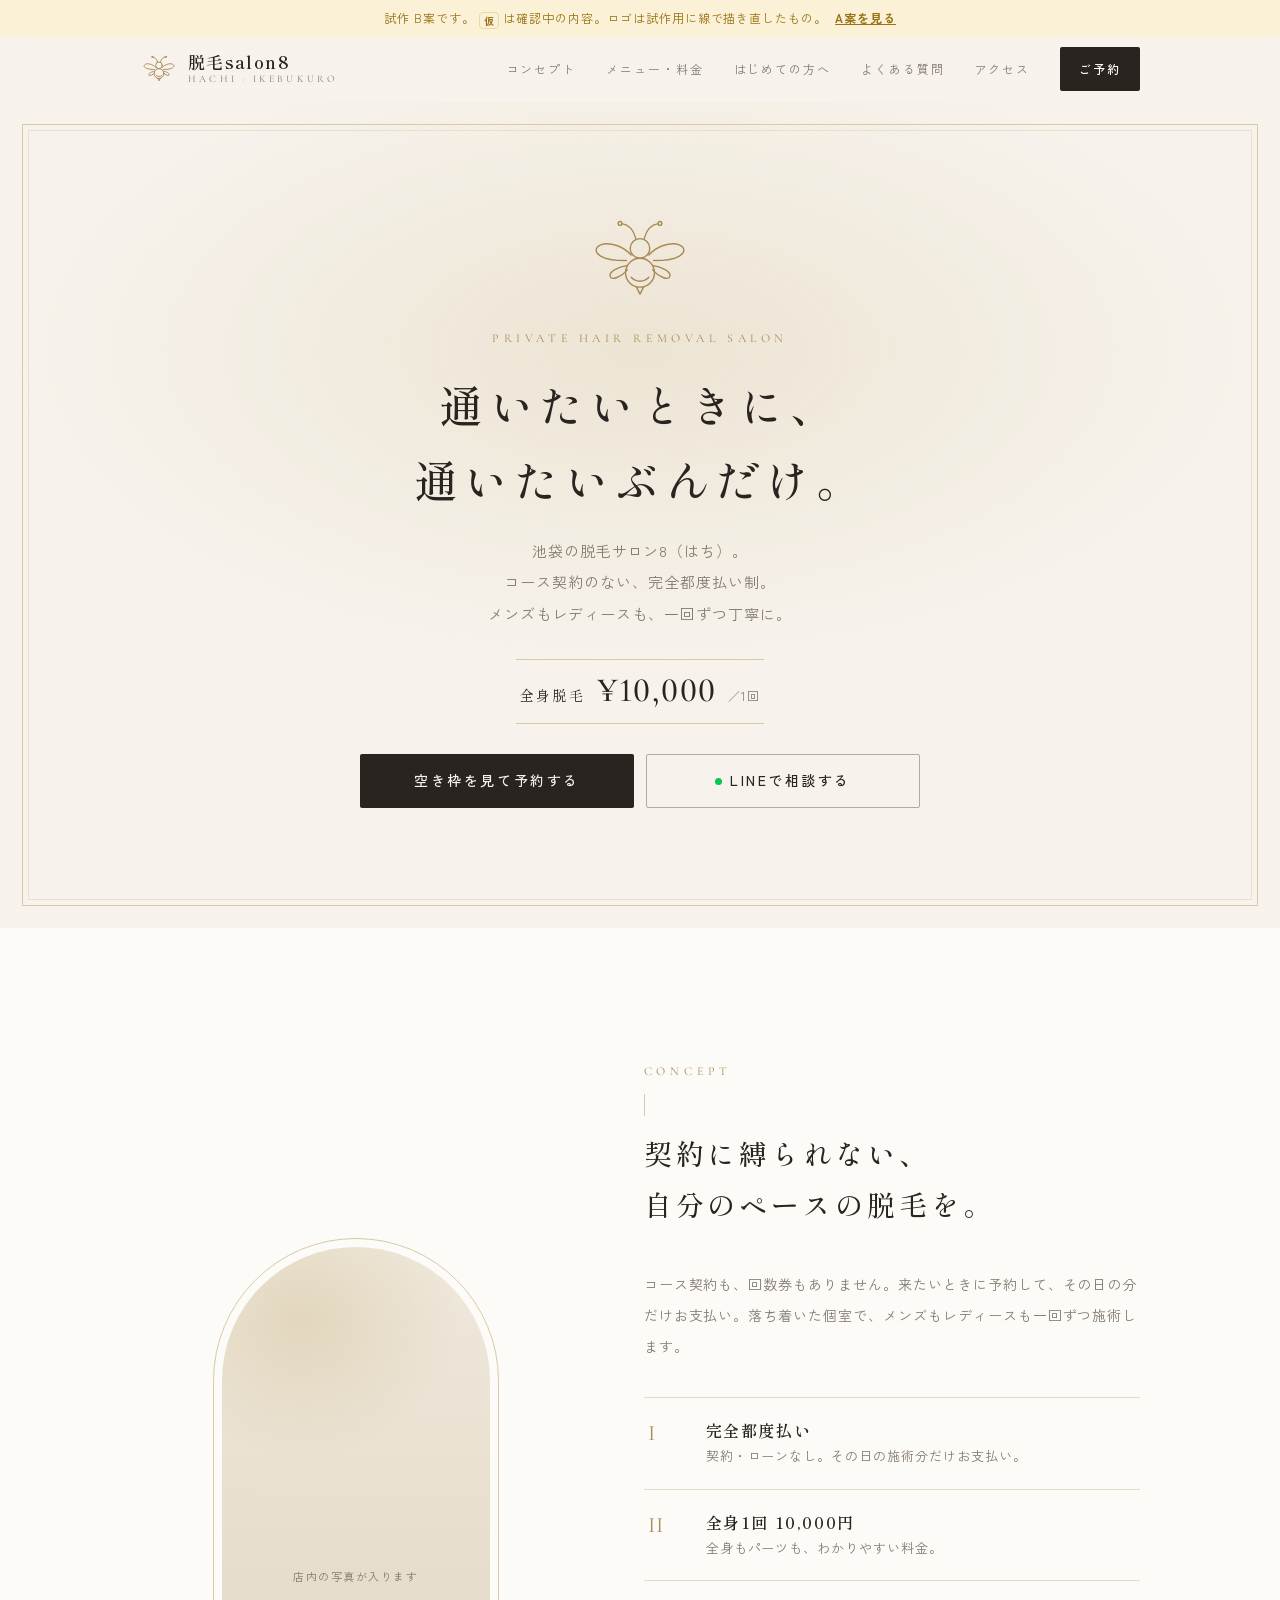
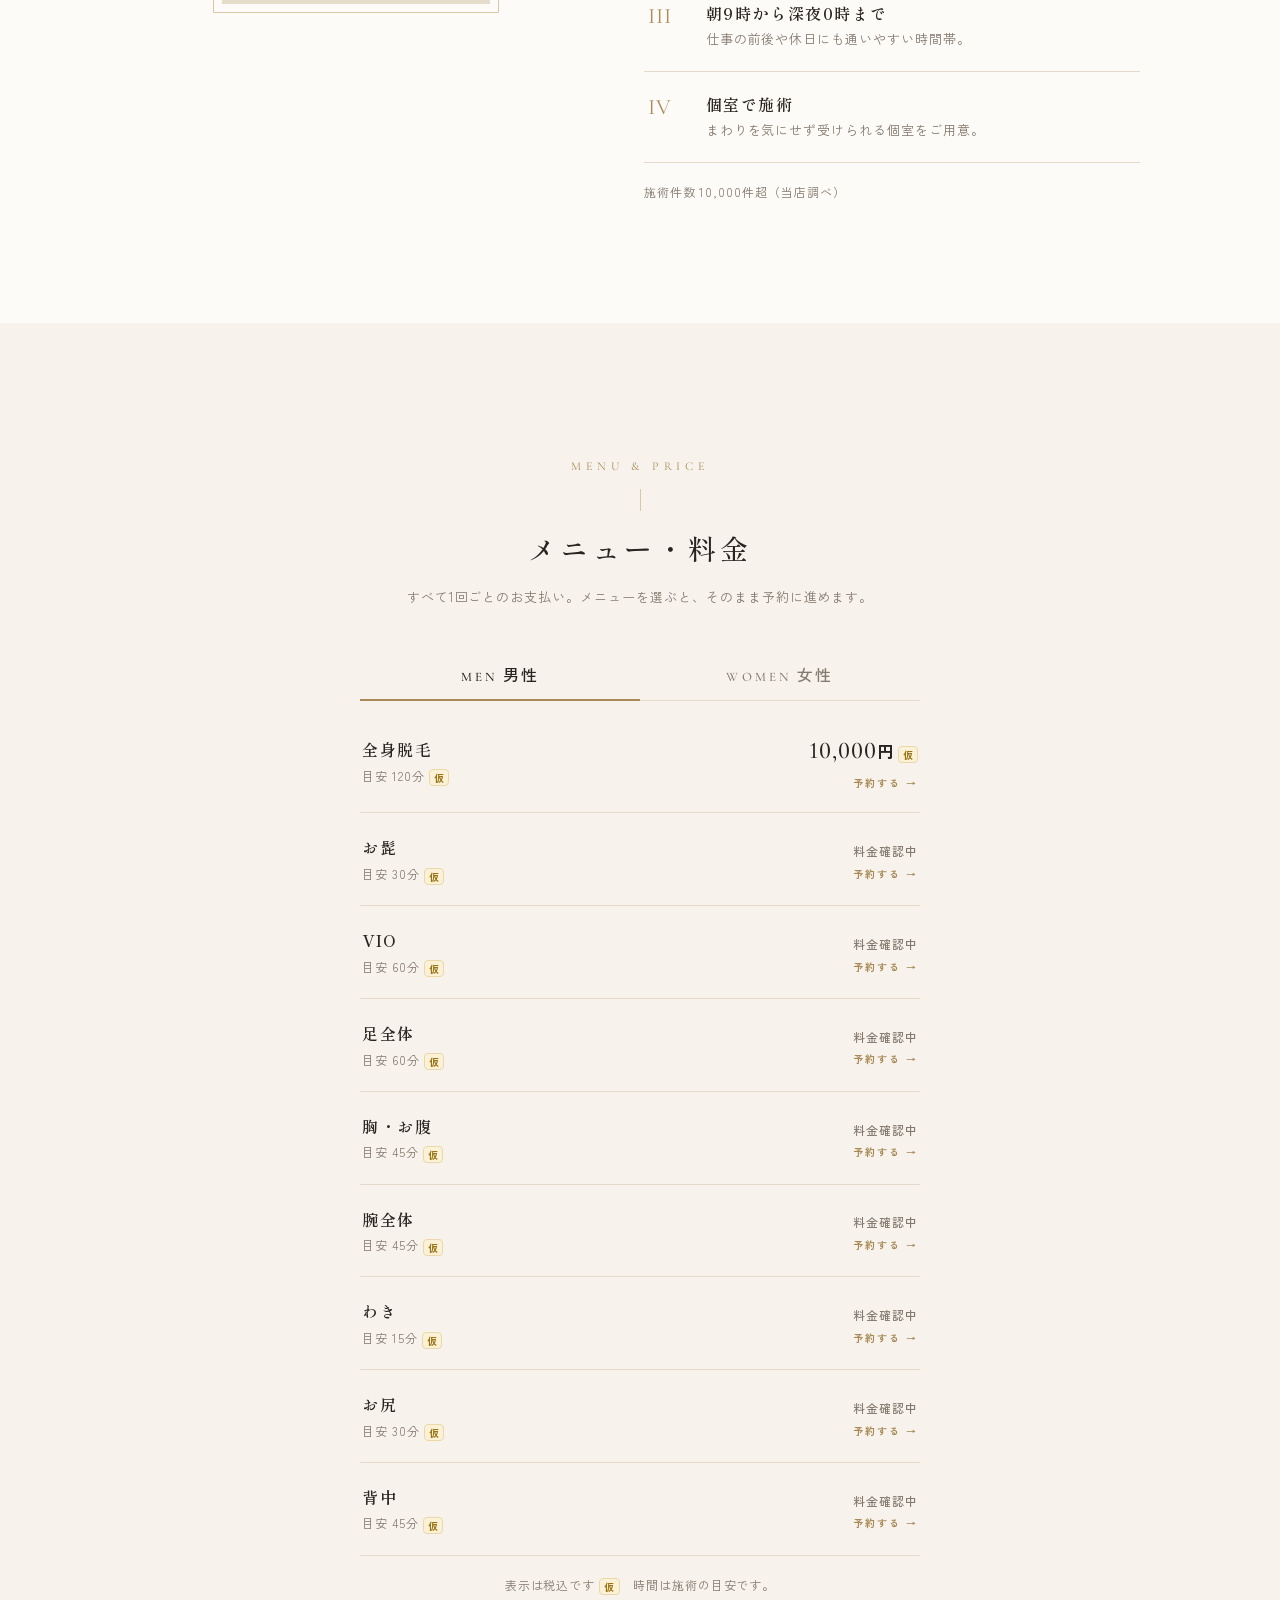
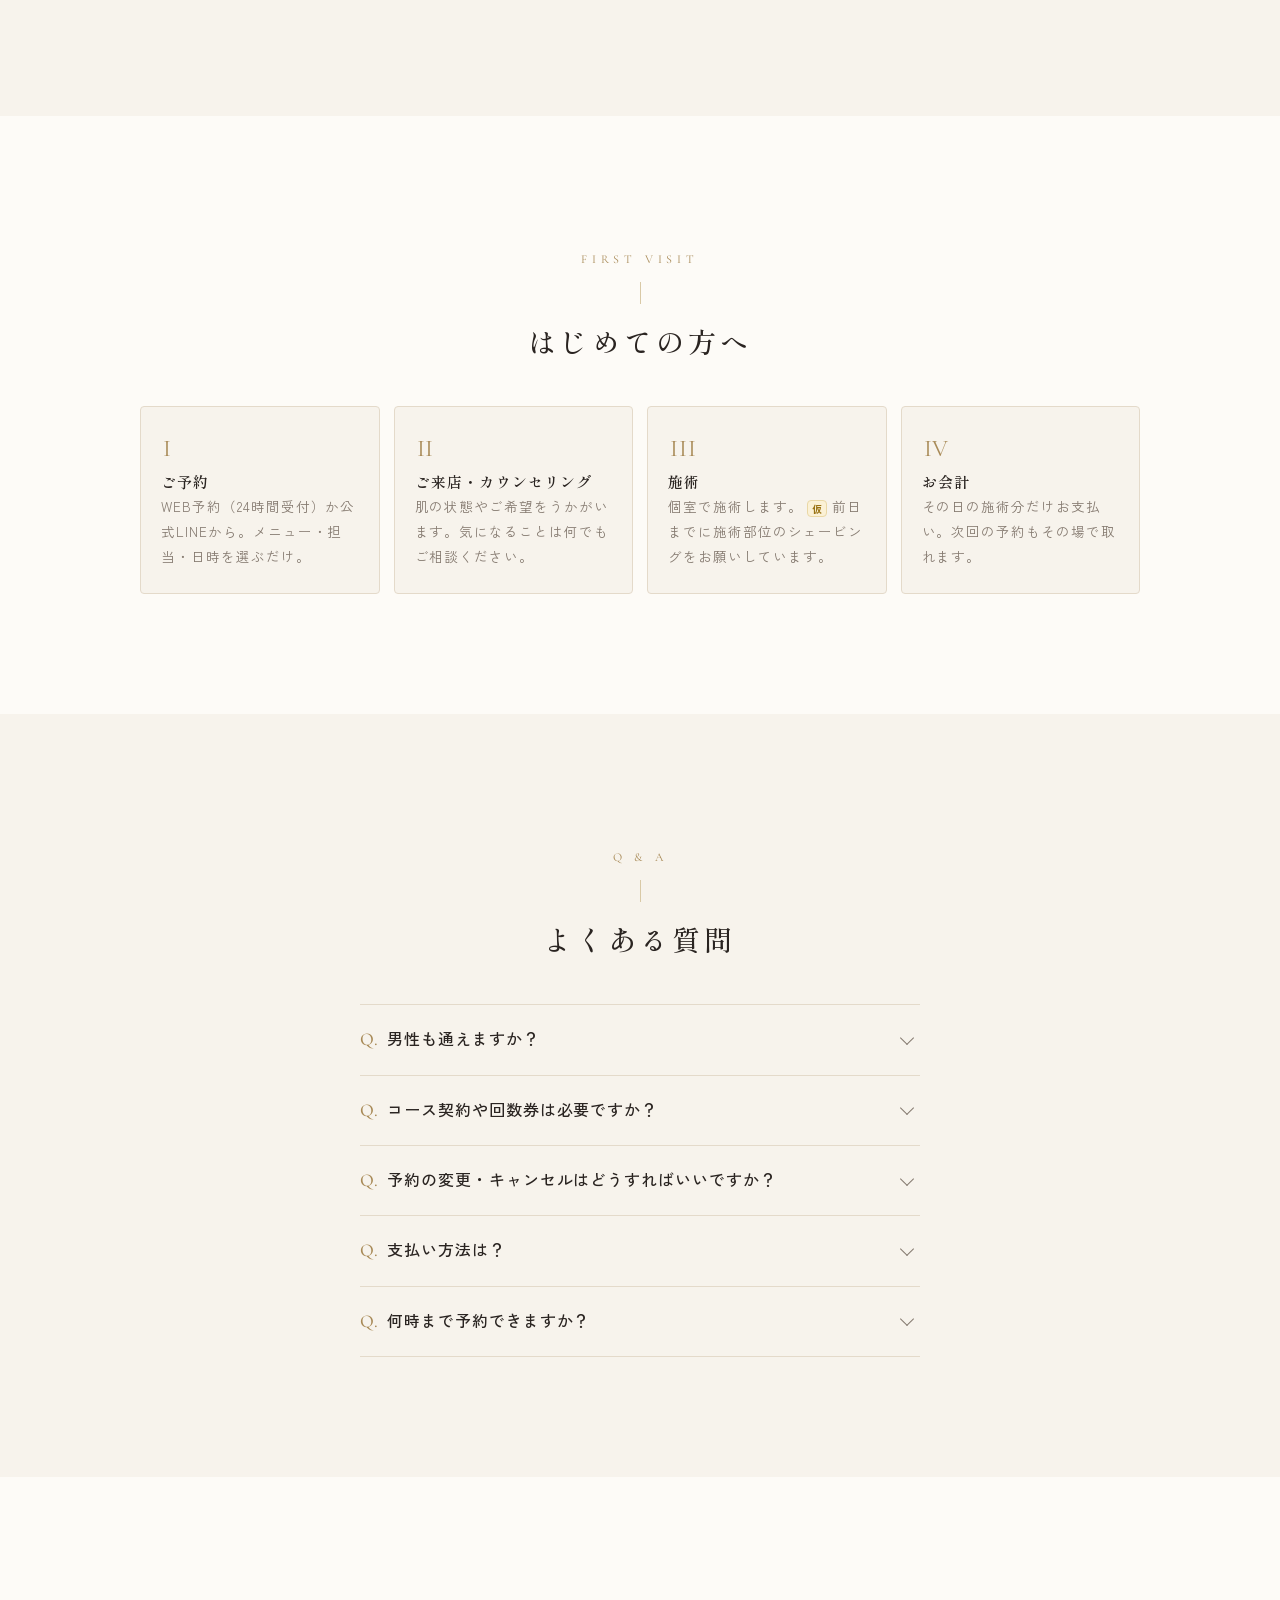
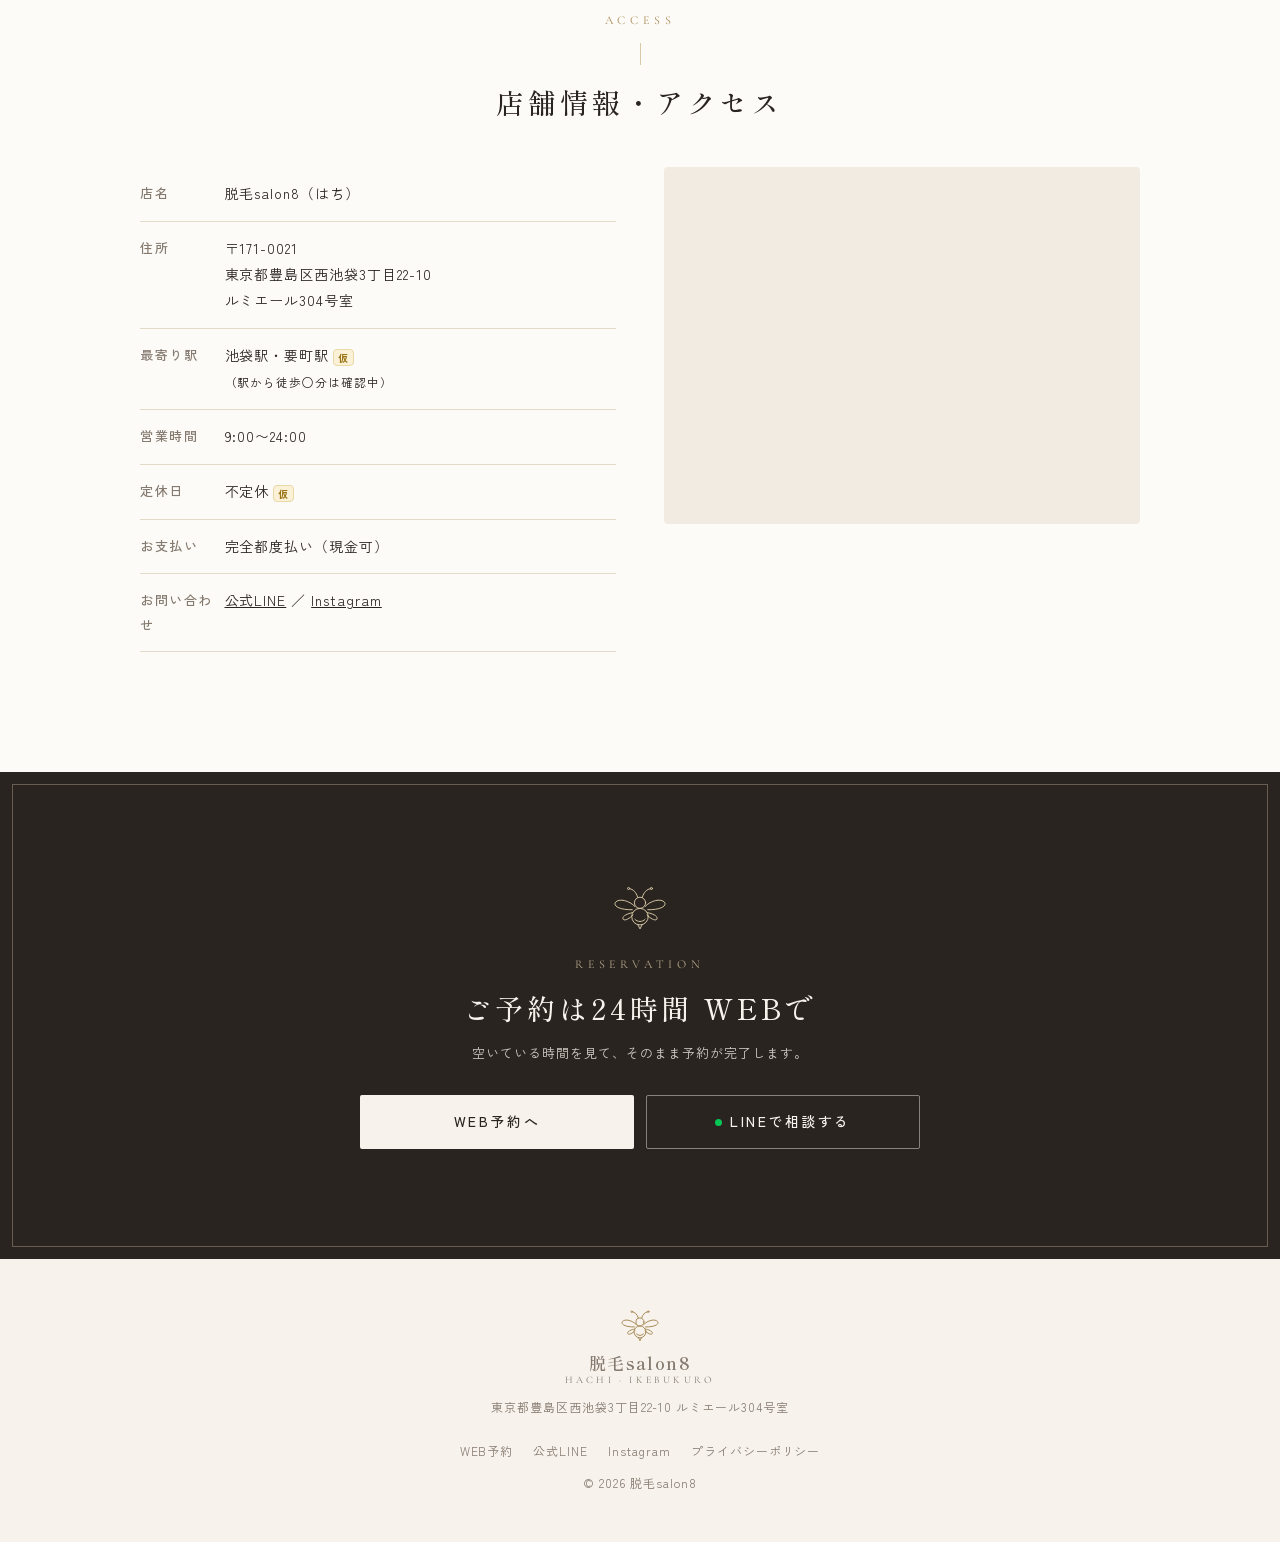
==== commit c3ea6b37: "予約フォームの点検と直し（二重予約よけ・スマホの押し心地・入力のゆれ） - 確定の通信が切れても押し直しで二重にならない（reqId を送る） - カレンダーの読み込み失敗時に「もう一度読み込む」、月" ====
--- a/b/index.html
+++ b/b/index.html
@@ -12,8 +12,8 @@
 <link rel="preconnect" href="https://fonts.googleapis.com">
 <link rel="preconnect" href="https://fonts.gstatic.com" crossorigin>
 <link href="https://fonts.googleapis.com/css2?family=Cormorant+Garamond:ital,wght@0,400;0,500;1,500&family=Shippori+Mincho:wght@500;600&family=Zen+Kaku+Gothic+New:wght@400;500;700&display=swap" rel="stylesheet">
-<link rel="stylesheet" href="../css/style.css?v=4">
-<link rel="stylesheet" href="../css/style-b.css?v=3">
+<link rel="stylesheet" href="../css/style.css?v=6">
+<link rel="stylesheet" href="../css/style-b.css?v=5">
 </head>
 <body class="theme-b has-bar">
 
@@ -226,8 +226,8 @@
 
 <script src="../js/config.js?v=4"></script>
 <script src="../js/data.js?v=4"></script>
-<script src="../js/api.js?v=4"></script>
-<script src="../js/line.js?v=2"></script>
+<script src="../js/api.js?v=5"></script>
+<script src="../js/line.js?v=3"></script>
 <script src="../js/home.js?v=2"></script>
 </body>
 </html>
--- a/css/style.css
+++ b/css/style.css
@@ -28,7 +28,7 @@
 }
 
 *, *::before, *::after { box-sizing: border-box; }
-html { -webkit-text-size-adjust: 100%; scroll-behavior: smooth; }
+html { -webkit-text-size-adjust: 100%; scroll-behavior: smooth; -webkit-tap-highlight-color: transparent; }
 body {
   margin: 0;
   background: var(--bg);
@@ -42,6 +42,13 @@
 img, svg { display: block; max-width: 100%; }
 a { color: inherit; }
 button { font: inherit; color: inherit; letter-spacing: inherit; }
+/* 押すところ：長押しで文字が選ばれたりメニューが出たりしないように・ダブルタップ拡大の待ちをなくす */
+button, .btn, .radio span, .menu-row, .cal-day, .time-btn {
+  -webkit-user-select: none;
+  user-select: none;
+  -webkit-touch-callout: none;
+  touch-action: manipulation;
+}
 h1, h2, h3 { margin: 0; font-weight: 700; line-height: 1.5; }
 p { margin: 0; }
 ul, ol { margin: 0; padding: 0; list-style: none; }
@@ -50,6 +57,11 @@
 .sr-only { position: absolute; width: 1px; height: 1px; overflow: hidden; clip: rect(0 0 0 0); white-space: nowrap; }
 
 .wrap { width: 100%; max-width: 1080px; margin: 0 auto; padding: 0 var(--gutter); }
+/* 横向きの iPhone で、ノッチや角に文字がかからないように（予約画面の .r-main も同じ） */
+.wrap {
+  padding-left: max(var(--gutter), env(safe-area-inset-left, 0px));
+  padding-right: max(var(--gutter), env(safe-area-inset-right, 0px));
+}
 
 /* 試作の印 */
 .proto-bar {
@@ -103,18 +115,20 @@
   font-size: 15px;
   text-decoration: none;
   cursor: pointer;
-  transition: background .2s, transform .2s, box-shadow .2s;
+  transition: background .2s, transform .12s ease-out, box-shadow .2s;
   -webkit-tap-highlight-color: transparent;
 }
 .btn:active { transform: scale(.98); }
 .btn-primary { background: var(--accent); color: #fff; box-shadow: 0 6px 18px rgba(79, 117, 112, .28); }
-.btn-primary:hover { background: var(--accent-deep); }
 .btn-line { background: var(--line-green); color: #fff; }
-.btn-line:hover { background: #05B04B; }
 .btn-ghost { background: transparent; border-color: var(--ink); color: var(--ink); }
-.btn-ghost:hover { background: var(--ink); color: var(--bg); }
+@media (hover: hover) and (pointer: fine) {
+  .btn-primary:hover { background: var(--accent-deep); }
+  .btn-line:hover { background: #05B04B; }
+  .btn-ghost:hover { background: var(--ink); color: var(--bg); }
+}
 .btn[disabled] { opacity: .5; cursor: default; box-shadow: none; }
-.btn-sm { min-height: 40px; padding: 0 18px; font-size: 13px; }
+.btn-sm { min-height: 44px; padding: 0 18px; font-size: 13px; }
 .btn .arrow { font-family: var(--font-en); font-size: 18px; line-height: 1; }
 
 /* ヘッダー */
@@ -132,7 +146,7 @@
 .site-header .wrap { display: flex; align-items: center; justify-content: space-between; height: 64px; }
 .gnav { display: none; }
 .gnav a { text-decoration: none; font-size: 13px; letter-spacing: .1em; color: var(--muted); }
-.gnav a:hover { color: var(--ink); }
+@media (hover: hover) and (pointer: fine) { .gnav a:hover { color: var(--ink); } }
 .gnav a.btn, .gnav a.btn:hover { color: #fff; }
 
 /* ヒーロー */
@@ -262,7 +276,8 @@
   border-bottom: 1px solid var(--line);
   text-decoration: none;
 }
-.menu-row:hover .menu-name { color: var(--accent-deep); }
+@media (hover: hover) and (pointer: fine) { .menu-row:hover .menu-name { color: var(--accent-deep); } }
+.menu-row:active { background: var(--surface-2); }
 .menu-name { font-weight: 700; font-size: 15px; }
 .menu-time { font-size: 12px; color: var(--muted); }
 .menu-price { text-align: right; font-weight: 700; white-space: nowrap; }
@@ -339,14 +354,14 @@
 .cta-band p { margin-top: 10px; font-size: 14px; opacity: .85; }
 .cta-band .btns { display: flex; flex-direction: column; gap: 12px; margin: 28px auto 0; max-width: 360px; }
 .cta-band .btn-primary { background: #fff; color: var(--accent-deep); box-shadow: none; }
-.cta-band .btn-primary:hover { background: var(--bg); }
+@media (hover: hover) and (pointer: fine) { .cta-band .btn-primary:hover { background: var(--bg); } }
 
 /* フッター */
 .site-footer { padding: 40px 0 calc(40px + var(--bar-h)); font-size: 12px; color: var(--muted); }
 .site-footer .wrap { display: grid; gap: 16px; }
 .foot-links { display: flex; flex-wrap: wrap; gap: 8px 20px; }
 .foot-links a { text-decoration: none; }
-.foot-links a:hover { text-decoration: underline; }
+@media (hover: hover) and (pointer: fine) { .foot-links a:hover { text-decoration: underline; } }
 
 /* スマホ下の固定ボタン */
 .bottom-bar {
@@ -358,7 +373,7 @@
   display: grid;
   grid-template-columns: 1fr 1fr;
   gap: 8px;
-  padding: 10px 12px calc(10px + env(safe-area-inset-bottom));
+  padding: 10px max(12px, env(safe-area-inset-right, 0px)) calc(10px + env(safe-area-inset-bottom, 0px)) max(12px, env(safe-area-inset-left, 0px));
   background: rgba(247, 244, 239, .95);
   -webkit-backdrop-filter: blur(10px);
   backdrop-filter: blur(10px);
@@ -410,7 +425,11 @@
 .r-header .logo-8 { font-size: 32px; }
 .r-header .logo-txt span { font-size: 13px; }
 .r-home { font-size: 12px; color: var(--muted); text-decoration: none; }
-.r-main { max-width: 560px; margin: 0 auto; padding: 8px var(--gutter) 64px; }
+.r-main {
+  max-width: 560px;
+  margin: 0 auto;
+  padding: 8px max(var(--gutter), env(safe-area-inset-right, 0px)) 64px max(var(--gutter), env(safe-area-inset-left, 0px));
+}
 
 .r-progress[hidden] { display: none; }
 .r-progress { display: grid; grid-template-columns: repeat(5, 1fr); gap: 4px; margin: 12px 0 26px; }
@@ -433,14 +452,17 @@
   display: inline-flex;
   align-items: center;
   gap: 4px;
-  margin-bottom: 12px;
-  padding: 6px 0;
+  min-height: 44px;
+  margin: -4px 0 8px;
+  padding: 0 12px 0 0;
   border: 0;
   background: none;
   font-size: 13px;
   color: var(--muted);
   cursor: pointer;
-}
+  transition: opacity .12s ease-out;
+}
+.r-back:active { opacity: .5; }
 .r-back::before { content: "‹"; font-size: 20px; line-height: 1; margin-top: -2px; }
 
 /* これまでに選んだもの */
@@ -475,7 +497,7 @@
   transition: border-color .15s, transform .15s;
   -webkit-tap-highlight-color: transparent;
 }
-.pick:hover { border-color: var(--sand); }
+@media (hover: hover) and (pointer: fine) { .pick:hover { border-color: var(--sand); } }
 .pick:active { transform: scale(.99); }
 .pick.selected { border-color: var(--accent); background: var(--accent-soft); }
 .pick-name { font-weight: 700; font-size: 16px; }
@@ -506,8 +528,9 @@
 .cal-head { display: flex; align-items: center; justify-content: space-between; padding: 0 4px 12px; }
 .cal-head strong { font-size: 17px; letter-spacing: .08em; }
 .cal-nav {
-  width: 40px;
-  height: 40px;
+  width: 44px;
+  height: 44px;
+  transition: transform .12s ease-out;
   border-radius: 50%;
   border: 1px solid var(--line);
   background: var(--surface);
@@ -516,6 +539,7 @@
   line-height: 1;
 }
 .cal-nav[disabled] { opacity: .3; cursor: default; }
+.cal-nav:not([disabled]):active { transform: scale(.94); }
 .cal-grid { display: grid; grid-template-columns: repeat(7, 1fr); gap: 4px; }
 .cal-dow { text-align: center; font-size: 11px; color: var(--muted); padding: 4px 0; }
 .cal-dow.sun { color: #B4473F; }
@@ -533,7 +557,9 @@
   background: none;
   cursor: pointer;
   -webkit-tap-highlight-color: transparent;
-}
+  transition: transform .12s ease-out;
+}
+.cal-day.ok:active { transform: scale(.94); }
 .cal-day .d { font-size: 14px; font-weight: 700; line-height: 1.3; }
 .cal-day .m { font-size: 12px; line-height: 1.2; color: var(--accent); font-weight: 700; }
 .cal-day.few .m { color: var(--tbd); }
@@ -541,7 +567,7 @@
 .cal-day.full, .cal-day.off, .cal-day.out { cursor: default; }
 .cal-day.full .d, .cal-day.off .d { color: var(--muted); }
 .cal-day.out .d { color: #C9C2B7; font-weight: 400; }
-.cal-day.ok:hover { background: var(--accent-soft); }
+@media (hover: hover) and (pointer: fine) { .cal-day.ok:not(.selected):hover { background: var(--accent-soft); } }
 .cal-day.selected { background: var(--accent); border-color: var(--accent); }
 .cal-day.selected .d, .cal-day.selected .m { color: #fff; }
 .cal-day.today .d { text-decoration: underline; text-underline-offset: 3px; }
@@ -550,8 +576,15 @@
 .cal-loading { position: relative; }
 .cal-loading .cal-grid { opacity: .35; pointer-events: none; }
 .cal-msg { margin-top: 12px; text-align: center; font-size: 13px; color: var(--muted); }
-
-.times { margin-top: 22px; }
+.cal-msg .link-btn { display: block; margin: 6px auto 0; }
+/* 幅の狭いスマホでも、日付のマスが指で押せる幅（44px）になるように */
+@media (max-width: 767px) {
+  .cal { padding-left: 4px; padding-right: 4px; }
+  .cal-grid { gap: 2px; }
+}
+
+/* 日付を押して空き時間まで動いたとき、見出しが上のヘッダーに隠れないように */
+.times { margin-top: 22px; scroll-margin-top: 76px; }
 .times h2 { font-size: 15px; }
 .times-grid { display: grid; grid-template-columns: repeat(3, 1fr); gap: 8px; margin-top: 12px; }
 .time-btn {
@@ -564,8 +597,10 @@
   font-weight: 600;
   cursor: pointer;
   -webkit-tap-highlight-color: transparent;
-}
-.time-btn:hover { border-color: var(--accent); }
+  transition: transform .12s ease-out;
+}
+.time-btn:active { transform: scale(.96); }
+@media (hover: hover) and (pointer: fine) { .time-btn:hover { border-color: var(--accent); } }
 .time-btn.selected { background: var(--accent); border-color: var(--accent); color: #fff; }
 
 /* お知らせ */
@@ -638,14 +673,16 @@
   font-size: 14px;
   font-weight: 700;
   cursor: pointer;
-}
+  transition: transform .12s ease-out;
+}
+.radio:active span { transform: scale(.97); }
 .radio input:checked + span { border-color: var(--accent); background: var(--accent-soft); color: var(--accent-deep); }
 .radio input:focus-visible + span { box-shadow: 0 0 0 3px var(--accent-soft); }
 .check, .field label.check { display: flex; gap: 10px; align-items: flex-start; margin: 0; font-size: 13px; font-weight: 500; cursor: pointer; }
 .check input { width: 22px; height: 22px; margin: 1px 0 0; accent-color: var(--accent); flex: none; }
 .link-btn {
-  margin: 8px 0 0 32px;
-  padding: 0;
+  margin: -2px 0 -10px 32px;
+  padding: 10px 0;
   border: 0;
   background: none;
   font-size: 13px;
@@ -673,16 +710,17 @@
 .sheet[open] { display: flex; }
 .sheet::backdrop { background: rgba(35, 33, 30, .45); }
 .sheet-head { display: flex; align-items: center; justify-content: space-between; padding: 14px 20px; border-bottom: 1px solid var(--line); }
-.sheet-close { width: 40px; height: 40px; border: 0; background: none; font-size: 22px; cursor: pointer; color: var(--muted); }
-.sheet-body { flex: 1; overflow-y: auto; padding: 4px 20px 20px; }
+.sheet-close { width: 44px; height: 44px; border: 0; background: none; font-size: 22px; cursor: pointer; color: var(--muted); }
+.sheet-body { flex: 1; overflow-y: auto; overscroll-behavior: contain; padding: 4px 20px 20px; }
 .sheet-body h1 { display: none; }
-.sheet-foot { padding: 12px 20px calc(12px + env(safe-area-inset-bottom)); border-top: 1px solid var(--line); }
+.sheet-foot { padding: 12px 20px calc(12px + env(safe-area-inset-bottom, 0px)); border-top: 1px solid var(--line); }
 .sheet-foot .btn { width: 100%; }
 @media (min-width: 768px) {
   .sheet { margin: auto; border-radius: 20px; }
 }
 
-.hp-field { position: absolute; left: -9999px; width: 1px; height: 1px; overflow: hidden; }
+/* ロボットよけの欄：キーボードの「次へ」でも入れないように隠す */
+.hp-field { position: absolute; left: -9999px; width: 1px; height: 1px; overflow: hidden; visibility: hidden; }
 
 .r-actions { display: grid; gap: 10px; margin-top: 28px; }
 .r-actions .btn { width: 100%; }
@@ -708,7 +746,7 @@
   color: var(--accent);
 }
 .done-head { text-align: center; }
-.done-head .r-sub { margin-top: 8px; }
+.done-head .r-sub { margin-top: 8px; overflow-wrap: anywhere; }
 .done-id { margin-top: 14px; font-family: var(--font-en); font-size: 24px; font-weight: 600; letter-spacing: .08em; }
 .done-id small { display: block; font-family: var(--font-ja); font-size: 11px; font-weight: 500; color: var(--muted); letter-spacing: .1em; }
 .demo-note { margin-top: 14px; padding: 10px 14px; border-radius: 10px; background: var(--tbd-soft); color: var(--tbd); font-size: 12px; text-align: center; }
@@ -743,12 +781,33 @@
 .bk-actions { display: grid; grid-template-columns: 1fr 1fr; gap: 8px; margin-top: 14px; }
 .bk-actions .btn { min-height: 44px; font-size: 13px; padding: 0 10px; }
 .btn-danger { background: transparent; border-color: #E0B7B2; color: var(--danger); }
-.btn-danger:hover { background: #F8E6E3; }
+@media (hover: hover) and (pointer: fine) { .btn-danger:hover { background: #F8E6E3; } }
 .bk-note { margin-top: 12px; padding: 10px 12px; border-radius: 10px; background: var(--surface-2); font-size: 12px; color: var(--muted); }
 .empty { margin-top: 24px; padding: 28px 18px; text-align: center; background: var(--surface); border-radius: var(--radius); color: var(--muted); font-size: 14px; }
 .notice { margin-top: 16px; padding: 12px 14px; border-radius: var(--radius-sm); background: #E8F7EE; color: #0B7A3B; font-size: 13px; }
 .notice[hidden] { display: none; }
 .sheet-body p { margin-top: 10px; }
+
+/* マイページ：これまでのご予約 */
+.hist { margin-top: 36px; }
+.hist[hidden] { display: none; }
+.hist-title { margin: 0; font-size: 15px; font-weight: 700; letter-spacing: .06em; }
+.hist-list { list-style: none; margin: 12px 0 0; padding: 0; background: var(--surface); border-radius: var(--radius); }
+.hist-list li { display: grid; grid-template-columns: auto 1fr; gap: 0 14px; padding: 14px 18px; border-top: 1px solid var(--line); line-height: 1.6; }
+.hist-list li:first-child { border-top: 0; }
+.hist-date { grid-row: span 2; font-size: 13px; font-weight: 700; font-feature-settings: "lnum"; white-space: nowrap; }
+.hist-menu { font-size: 13px; }
+.hist-staff { font-size: 12px; color: var(--muted); }
+
+/* お店用：LINE 通知の申し込み */
+.hint-box { margin-top: 14px; padding: 12px 14px; border-radius: var(--radius-sm); background: var(--tbd-soft); color: var(--tbd); font-size: 13px; }
+.hint-box[hidden] { display: none; }
+.hint-box a { color: inherit; font-weight: 700; }
+.state-card { margin-top: 16px; }
+.state-card[hidden] { display: none; }
+.state-card .bk-actions { grid-template-columns: 1fr; }
+.state-card .bk-actions.two { grid-template-columns: 1fr 1fr; }
+.state-card .bk-actions[hidden] { display: none; }
 
 /* 読み込み中 */
 .spinner {
--- a/css/style-b.css
+++ b/css/style-b.css
@@ -34,7 +34,7 @@
 /* ボタン */
 .theme-b .btn { border-radius: 2px; letter-spacing: .18em; font-weight: 500; font-size: 14px; min-height: 54px; }
 .theme-b .btn-primary { background: var(--ink); color: #F7F3EC; box-shadow: none; }
-.theme-b .btn-primary:hover { background: var(--gold); }
+@media (hover: hover) and (pointer: fine) { .theme-b .btn-primary:hover { background: var(--gold); } }
 .theme-b .btn-line,
 .theme-b .btn-outline { background: transparent; color: var(--ink); border-color: rgba(42, 36, 33, .35); }
 .theme-b .btn-line::before {
@@ -44,10 +44,12 @@
   border-radius: 50%;
   background: #06C755;
 }
-.theme-b .btn-line:hover,
-.theme-b .btn-outline:hover { background: var(--ink); color: #F7F3EC; border-color: var(--ink); }
+@media (hover: hover) and (pointer: fine) {
+  .theme-b .btn-line:hover,
+  .theme-b .btn-outline:hover { background: var(--ink); color: #F7F3EC; border-color: var(--ink); }
+}
 .theme-b .btn-ghost { border-color: rgba(42, 36, 33, .35); }
-.theme-b .btn-sm { min-height: 40px; font-size: 12px; padding: 0 18px; }
+.theme-b .btn-sm { min-height: 44px; font-size: 12px; padding: 0 18px; }
 
 /* ヘッダー */
 .theme-b .site-header { background: rgba(247, 243, 236, .92); }
@@ -238,9 +240,9 @@
 .cta-b p { margin-top: 12px; font-size: 13px; opacity: .8; }
 .cta-b .btns { position: relative; display: flex; flex-direction: column; gap: 12px; max-width: 340px; margin: 30px auto 0; }
 .cta-b .btn-primary { background: #F7F3EC; color: var(--ink); }
-.cta-b .btn-primary:hover { background: var(--gold-light); }
+@media (hover: hover) and (pointer: fine) { .cta-b .btn-primary:hover { background: var(--gold-light); } }
 .cta-b .btn-line { color: #F7F3EC; border-color: rgba(247, 243, 236, .45); }
-.cta-b .btn-line:hover { background: #F7F3EC; color: var(--ink); }
+@media (hover: hover) and (pointer: fine) { .cta-b .btn-line:hover { background: #F7F3EC; color: var(--ink); } }
 
 /* フッター */
 .footer-b { padding: 48px 0 calc(48px + var(--bar-h)); text-align: center; font-size: 12px; color: var(--muted); }
@@ -281,7 +283,7 @@
 .theme-b .r-progress li.done::before, .theme-b .r-progress li.now::before { background: var(--gold); }
 .theme-b .r-seg { margin-top: 24px; }
 .theme-b .pick { border: 1px solid var(--line); }
-.theme-b .pick:hover { border-color: var(--gold-light); }
+@media (hover: hover) and (pointer: fine) { .theme-b .pick:hover { border-color: var(--gold-light); } }
 .theme-b .pick.selected { border-color: var(--ink); background: var(--accent-soft); }
 .theme-b .pick-name { font-family: var(--font-mincho); font-weight: 600; letter-spacing: .08em; }
 .theme-b .pick-price .num { font-weight: 500; }
@@ -295,10 +297,10 @@
 .theme-b .cal-day.full .m, .theme-b .cal-day.off .m { color: var(--muted); }
 .theme-b .cal-day.selected .m { color: var(--gold-light); }
 .theme-b .cal-legend b { color: var(--gold) !important; }
-.theme-b .cal-day.ok:hover { background: var(--accent-soft); }
+@media (hover: hover) and (pointer: fine) { .theme-b .cal-day.ok:not(.selected):hover { background: var(--accent-soft); } }
 .theme-b .cal-day.selected { background: var(--ink); border-color: var(--ink); }
 .theme-b .time-btn { border-radius: 2px; border-width: 1px; font-weight: 500; }
-.theme-b .time-btn:hover { border-color: var(--gold); }
+@media (hover: hover) and (pointer: fine) { .theme-b .time-btn:hover { border-color: var(--gold); } }
 .theme-b .time-btn.selected { background: var(--ink); border-color: var(--ink); }
 .theme-b .input, .theme-b .textarea { border-radius: 2px; border-width: 1px; }
 .theme-b .input:focus, .theme-b .textarea:focus { border-color: var(--gold); box-shadow: 0 0 0 3px rgba(217, 201, 166, .35); }
@@ -320,6 +322,11 @@
 .theme-b .bk-note { border-radius: 2px; }
 .theme-b .btn-danger { border-color: rgba(180, 71, 63, .35); }
 .theme-b .empty { border: 1px solid var(--line); }
+.theme-b .hist-title { font-family: var(--font-mincho); font-weight: 600; letter-spacing: .12em; }
+.theme-b .hist-title::before { content: "HISTORY"; display: block; font-family: var(--font-en); font-size: 11px; font-weight: 500; letter-spacing: .32em; color: var(--gold); }
+.theme-b .hist-list { border: 1px solid var(--line); }
+.theme-b .hist-date { font-family: var(--font-mincho); font-weight: 600; }
+.theme-b .hint-box { border-radius: 2px; background: var(--accent-soft); border: 1px solid var(--gold-light); color: var(--ink); }
 
 .theme-b .sheet { border-radius: 6px 6px 0 0; }
 @media (min-width: 768px) { .theme-b .sheet { border-radius: 6px; } }
